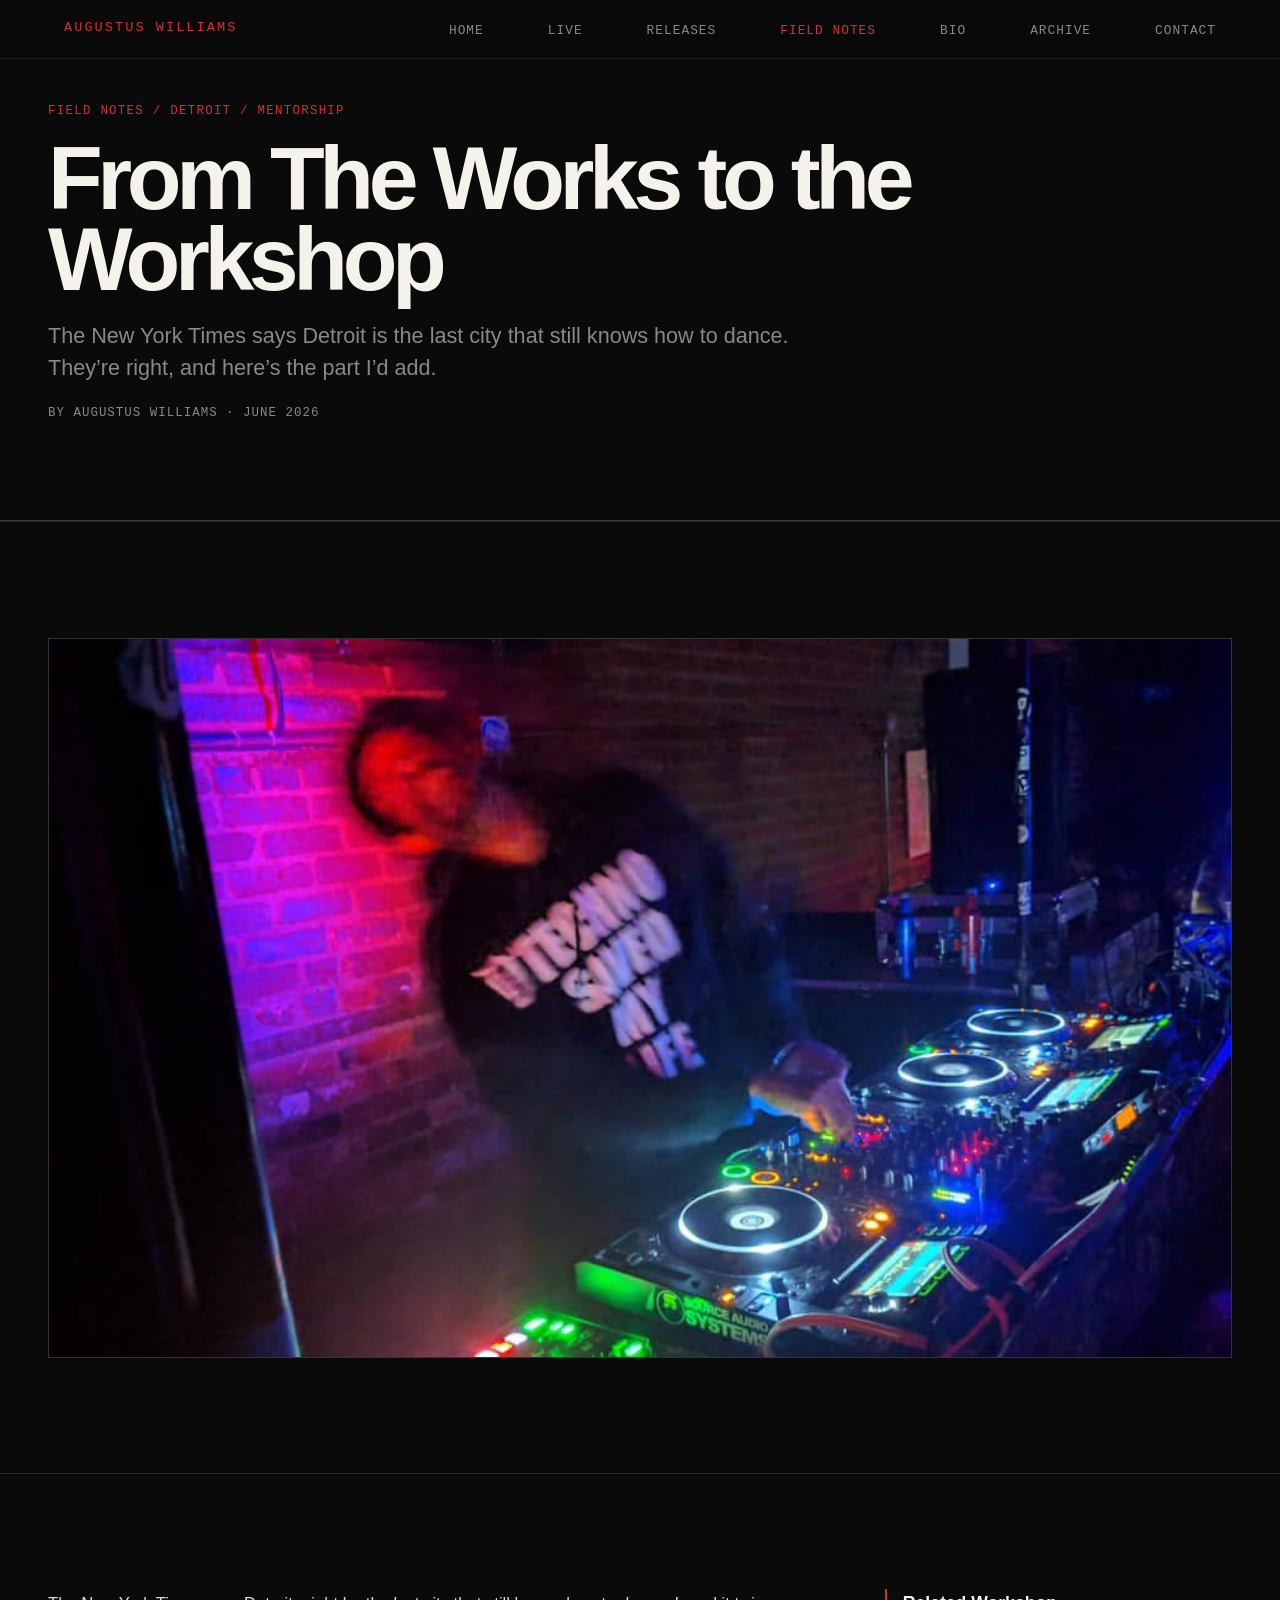
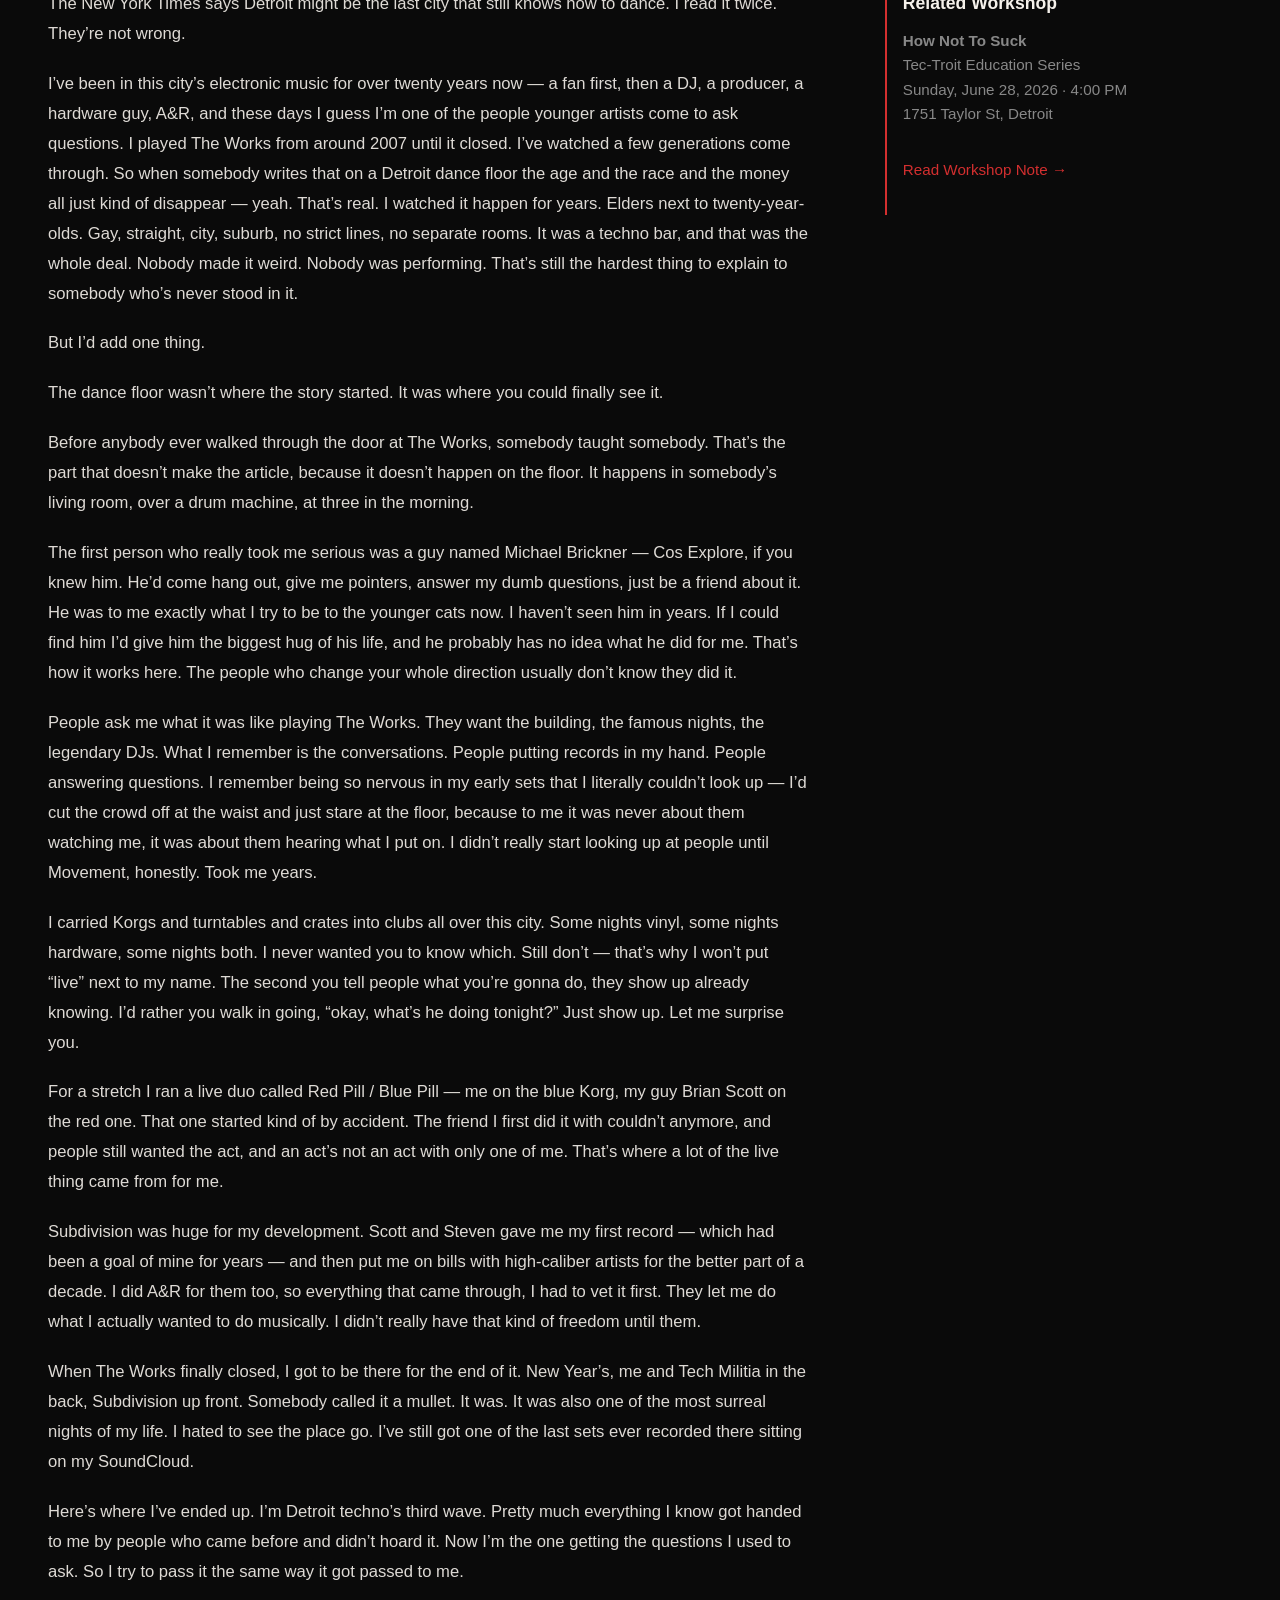
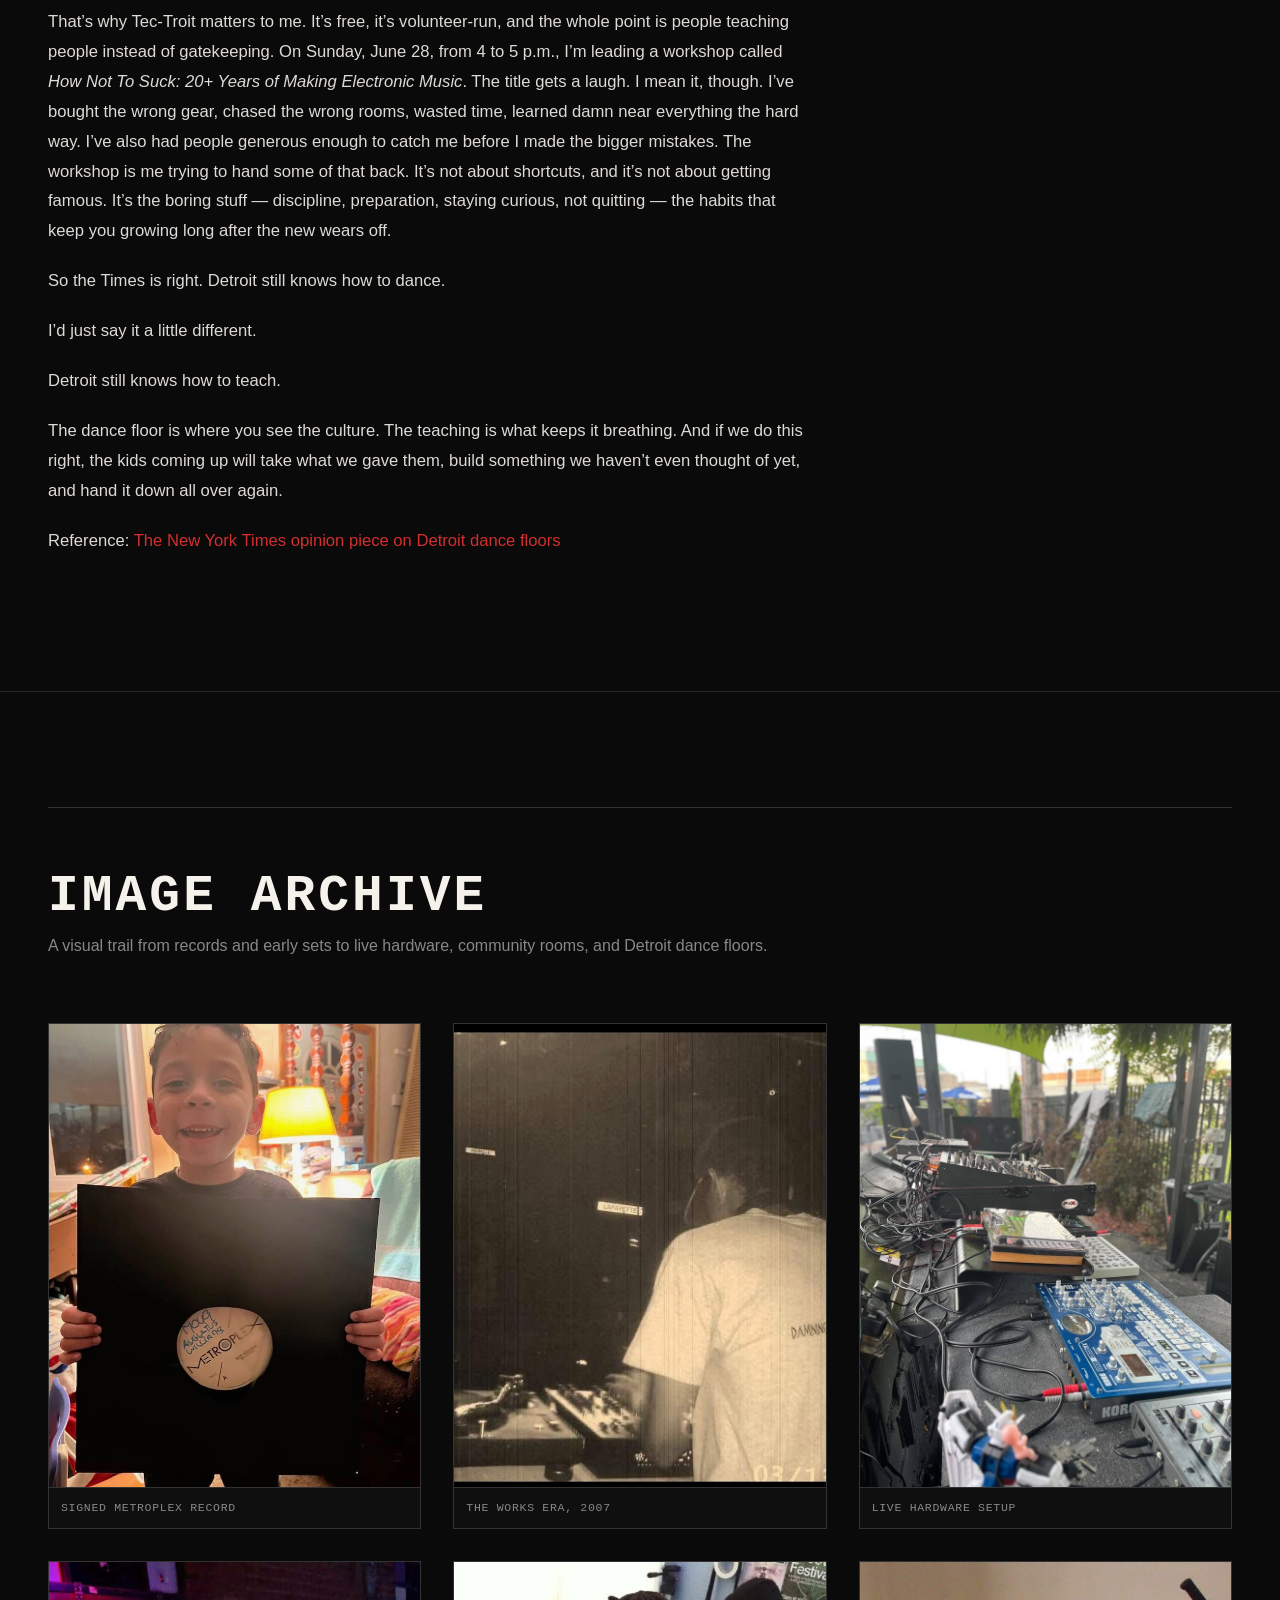
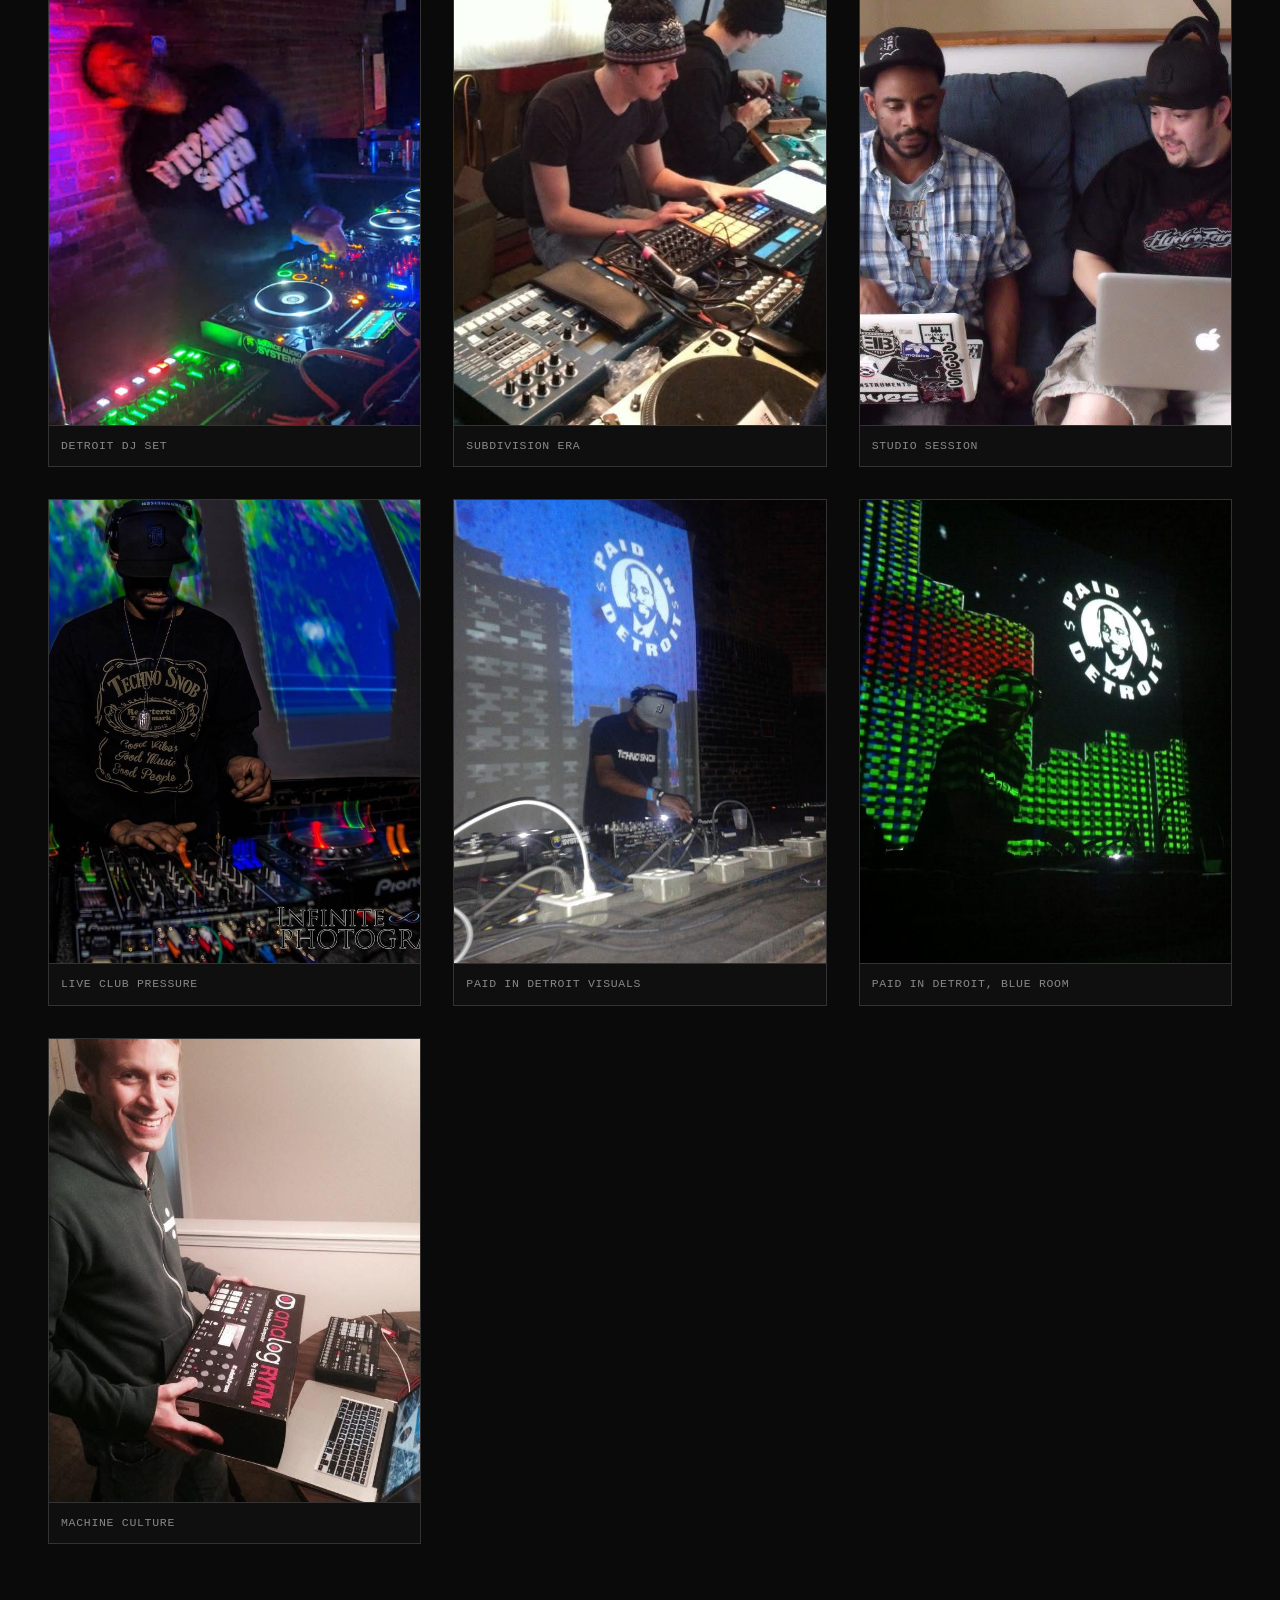
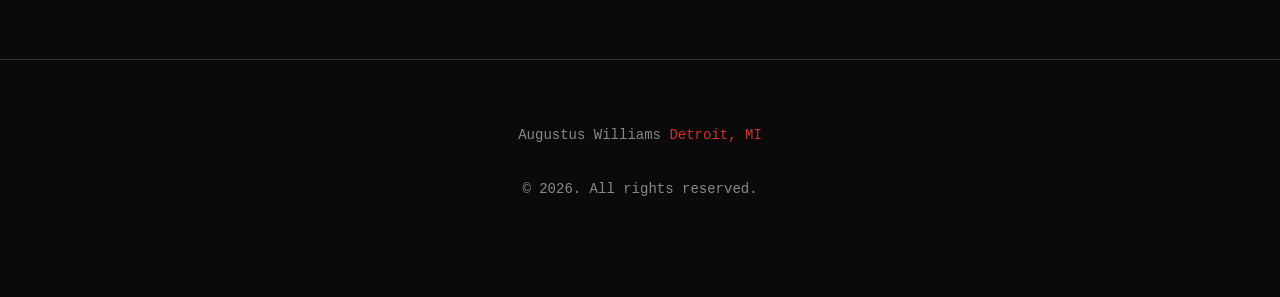
==== field-notes-from-the-works-to-the-workshop.html @ cd3e09d6 "Add Field Notes, workshop pages, and unify site navigation" ====
<!DOCTYPE html>
<html lang="en">
<head>
    <meta charset="UTF-8" />
    <meta name="viewport" content="width=device-width, initial-scale=1.0" />

    <title>From The Works to the Workshop — Augustus Williams</title>
    <meta
        name="description"
        content="Augustus Williams reflects on Detroit dance floors, The Works, mentorship, live hardware, and the Tec-Troit workshop How Not To Suck."
    />

    <link rel="stylesheet" href="styles.css" />

    <style>
        .field-note-page {
            background: var(--bg);
        }

        .field-note-hero {
            max-width: 1400px;
            margin: 0 auto;
            padding: clamp(4rem, 8vw, 7rem) clamp(1.25rem, 4vw, 3rem) clamp(2rem, 5vw, 4rem);
            border-bottom: 1px solid var(--gray-mid);
        }

        .field-note-kicker {
            font-family: var(--font-mono);
            color: var(--accent);
            text-transform: uppercase;
            letter-spacing: 0.1em;
            font-size: 0.78rem;
            margin-bottom: 1rem;
        }

        .field-note-title {
            max-width: 980px;
            font-size: clamp(2.25rem, 7vw, 5.8rem);
            line-height: 0.9;
            letter-spacing: -0.06em;
            margin-bottom: 1.25rem;
        }

        .field-note-dek {
            max-width: 760px;
            color: var(--gray-light);
            font-size: clamp(1.05rem, 2vw, 1.35rem);
            line-height: 1.5;
            margin-bottom: 1.25rem;
        }

        .field-note-meta {
            font-family: var(--font-mono);
            color: var(--gray-light);
            text-transform: uppercase;
            letter-spacing: 0.08em;
            font-size: 0.78rem;
        }

        .field-note-cover {
            max-width: 1400px;
            margin: 0 auto;
            padding: clamp(1.25rem, 4vw, 3rem);
        }

        .field-note-cover img {
            width: 100%;
            height: clamp(360px, 58vw, 720px);
            object-fit: cover;
            object-position: center 38%;
            display: block;
            border: 1px solid var(--gray-mid);
        }

        .field-note-layout {
            max-width: 1400px;
            margin: 0 auto;
            padding: clamp(2rem, 5vw, 4rem) clamp(1.25rem, 4vw, 3rem) clamp(4rem, 8vw, 7rem);
            display: grid;
            grid-template-columns: minmax(0, 760px) minmax(240px, 1fr);
            gap: clamp(2rem, 6vw, 5rem);
            align-items: start;
            border-top: 1px solid var(--gray-mid);
        }

        .field-note-body p {
            color: rgba(245, 241, 235, 0.9);
            font-size: 1.04rem;
            line-height: 1.8;
            margin-bottom: 1.25rem;
        }

        .field-note-body a,
        .field-note-aside a {
            color: var(--accent);
        }

        .field-note-aside {
            position: sticky;
            top: 6rem;
            border-left: 2px solid var(--accent);
            padding-left: 1rem;
        }

        .field-note-aside h2 {
            font-size: 1.1rem;
            margin-bottom: 0.75rem;
        }

        .field-note-aside p {
            color: var(--gray-light);
            line-height: 1.6;
            font-size: 0.95rem;
        }

        .field-note-gallery {
            max-width: 1400px;
            margin: 0 auto;
            padding: 0 clamp(1.25rem, 4vw, 3rem) clamp(5rem, 8vw, 7rem);
        }

        .field-note-gallery-header {
            border-top: 1px solid var(--gray-mid);
            padding-top: clamp(2rem, 5vw, 4rem);
            margin-bottom: var(--spacing-lg);
        }

        .field-note-gallery-header h2 {
            margin-bottom: 0.75rem;
        }

        .field-note-gallery-header p {
            max-width: 720px;
            color: var(--gray-light);
            line-height: 1.6;
        }

        .field-note-gallery-grid {
            display: grid;
            grid-template-columns: repeat(3, 1fr);
            gap: var(--spacing-md);
        }

        .field-note-gallery figure {
            margin: 0;
            border: 1px solid var(--gray-mid);
            background: rgba(245, 241, 235, 0.02);
        }

        .field-note-gallery img {
            width: 100%;
            aspect-ratio: 4 / 5;
            object-fit: cover;
            display: block;
            border-bottom: 1px solid var(--gray-mid);
        }

        .field-note-gallery figcaption {
            padding: 0.75rem;
            color: var(--gray-light);
            font-family: var(--font-mono);
            font-size: 0.72rem;
            text-transform: uppercase;
            letter-spacing: 0.06em;
            line-height: 1.4;
        }

        @media (max-width: 900px) {
            .field-note-layout {
                grid-template-columns: 1fr;
            }

            .field-note-aside {
                position: static;
            }

            .field-note-gallery-grid {
                grid-template-columns: repeat(2, 1fr);
            }

            .field-note-cover img {
                height: clamp(280px, 70vw, 520px);
            }
        }

        @media (max-width: 640px) {
            .field-note-gallery-grid {
                grid-template-columns: 1fr;
            }
        }
    </style>
</head>

<body class="field-note-page">
    <nav class="nav">
        <div class="nav-container">
            <a href="index.html" class="nav-logo">Augustus Williams</a>

            <ul class="nav-links">
                <li><a href="index.html">Home</a></li>
                <li><a href="shows.html">Live</a></li>
                <li><a href="releases.html">Releases</a></li>
                <li><a href="field-notes.html" aria-current="page">Field Notes</a></li>
                <li><a href="index.html#about">Bio</a></li>
                <li><a href="index.html#archive">Archive</a></li>
                <li><a href="index.html#contact">Contact</a></li>
            </ul>
        </div>
    </nav>

    <main>
        <header class="field-note-hero">
            <p class="field-note-kicker">Field Notes / Detroit / Mentorship</p>

            <h1 class="field-note-title">From The Works to the Workshop</h1>

            <p class="field-note-dek">
                The New York Times says Detroit is the last city that still knows how to dance. They’re right, and here’s the part I’d add.
            </p>

            <p class="field-note-meta">By Augustus Williams · June 2026</p>
        </header>

        <section class="field-note-cover">
            <img
                src="assets/field-notes/works-workshop-04-dj.jpg"
                alt="Augustus Williams DJing with projected visuals"
            />
        </section>

        <section class="field-note-layout">
            <article class="field-note-body">
                <p>
                    The New York Times says Detroit might be the last city that still knows how to dance. I read it twice. They’re not wrong.
                </p>

                <p>
                    I’ve been in this city’s electronic music for over twenty years now — a fan first, then a DJ, a producer, a hardware guy, A&amp;R, and these days I guess I’m one of the people younger artists come to ask questions. I played The Works from around 2007 until it closed. I’ve watched a few generations come through. So when somebody writes that on a Detroit dance floor the age and the race and the money all just kind of disappear — yeah. That’s real. I watched it happen for years. Elders next to twenty-year-olds. Gay, straight, city, suburb, no strict lines, no separate rooms. It was a techno bar, and that was the whole deal. Nobody made it weird. Nobody was performing. That’s still the hardest thing to explain to somebody who’s never stood in it.
                </p>

                <p>
                    But I’d add one thing.
                </p>

                <p>
                    The dance floor wasn’t where the story started. It was where you could finally see it.
                </p>

                <p>
                    Before anybody ever walked through the door at The Works, somebody taught somebody. That’s the part that doesn’t make the article, because it doesn’t happen on the floor. It happens in somebody’s living room, over a drum machine, at three in the morning.
                </p>

                <p>
                    The first person who really took me serious was a guy named Michael Brickner — Cos Explore, if you knew him. He’d come hang out, give me pointers, answer my dumb questions, just be a friend about it. He was to me exactly what I try to be to the younger cats now. I haven’t seen him in years. If I could find him I’d give him the biggest hug of his life, and he probably has no idea what he did for me. That’s how it works here. The people who change your whole direction usually don’t know they did it.
                </p>

                <p>
                    People ask me what it was like playing The Works. They want the building, the famous nights, the legendary DJs. What I remember is the conversations. People putting records in my hand. People answering questions. I remember being so nervous in my early sets that I literally couldn’t look up — I’d cut the crowd off at the waist and just stare at the floor, because to me it was never about them watching me, it was about them hearing what I put on. I didn’t really start looking up at people until Movement, honestly. Took me years.
                </p>

                <p>
                    I carried Korgs and turntables and crates into clubs all over this city. Some nights vinyl, some nights hardware, some nights both. I never wanted you to know which. Still don’t — that’s why I won’t put “live” next to my name. The second you tell people what you’re gonna do, they show up already knowing. I’d rather you walk in going, “okay, what’s he doing tonight?” Just show up. Let me surprise you.
                </p>

                <p>
                    For a stretch I ran a live duo called Red Pill / Blue Pill — me on the blue Korg, my guy Brian Scott on the red one. That one started kind of by accident. The friend I first did it with couldn’t anymore, and people still wanted the act, and an act’s not an act with only one of me. That’s where a lot of the live thing came from for me.
                </p>

                <p>
                    Subdivision was huge for my development. Scott and Steven gave me my first record — which had been a goal of mine for years — and then put me on bills with high-caliber artists for the better part of a decade. I did A&amp;R for them too, so everything that came through, I had to vet it first. They let me do what I actually wanted to do musically. I didn’t really have that kind of freedom until them.
                </p>

                <p>
                    When The Works finally closed, I got to be there for the end of it. New Year’s, me and Tech Militia in the back, Subdivision up front. Somebody called it a mullet. It was. It was also one of the most surreal nights of my life. I hated to see the place go. I’ve still got one of the last sets ever recorded there sitting on my SoundCloud.
                </p>

                <p>
                    Here’s where I’ve ended up. I’m Detroit techno’s third wave. Pretty much everything I know got handed to me by people who came before and didn’t hoard it. Now I’m the one getting the questions I used to ask. So I try to pass it the same way it got passed to me.
                </p>

                <p>
                    That’s why Tec-Troit matters to me. It’s free, it’s volunteer-run, and the whole point is people teaching people instead of gatekeeping. On Sunday, June 28, from 4 to 5 p.m., I’m leading a workshop called <i>How Not To Suck: 20+ Years of Making Electronic Music</i>. The title gets a laugh. I mean it, though. I’ve bought the wrong gear, chased the wrong rooms, wasted time, learned damn near everything the hard way. I’ve also had people generous enough to catch me before I made the bigger mistakes. The workshop is me trying to hand some of that back. It’s not about shortcuts, and it’s not about getting famous. It’s the boring stuff — discipline, preparation, staying curious, not quitting — the habits that keep you growing long after the new wears off.
                </p>

                <p>
                    So the Times is right. Detroit still knows how to dance.
                </p>

                <p>
                    I’d just say it a little different.
                </p>

                <p>
                    Detroit still knows how to teach.
                </p>

                <p>
                    The dance floor is where you see the culture. The teaching is what keeps it breathing. And if we do this right, the kids coming up will take what we gave them, build something we haven’t even thought of yet, and hand it down all over again.
                </p>

                <p>
                    Reference:
                    <a
                        href="https://www.nytimes.com/2026/06/13/opinion/detroit-dance-floor-music-dj.html"
                        target="_blank"
                        rel="noreferrer noopener"
                    >
                        The New York Times opinion piece on Detroit dance floors
                    </a>
                </p>
            </article>

            <aside class="field-note-aside">
                <h2>Related Workshop</h2>

                <p>
                    <b>How Not To Suck</b><br />
                    Tec-Troit Education Series<br />
                    Sunday, June 28, 2026 · 4:00 PM<br />
                    1751 Taylor St, Detroit
                </p>

                <p>
                    <a
                        href="field-notes-how-not-to-suck.html"
                    >
                        Read Workshop Note →
                    </a>
                </p>
            </aside>
        </section>

        <section class="field-note-gallery" aria-label="Article image gallery">
            <div class="field-note-gallery-header">
                <h2 class="section-title">Image Archive</h2>

                <p>
                    A visual trail from records and early sets to live hardware, community rooms, and Detroit dance floors.
                </p>
            </div>

            <div class="field-note-gallery-grid">
                <figure>
                    <img src="assets/field-notes/works-workshop-01-record.jpg" alt="Signed Metroplex record" />
                    <figcaption>Signed Metroplex record</figcaption>
                </figure>

                <figure>
                    <img src="assets/field-notes/works-workshop-02-the-works-2007.jpg" alt="Early photo of Augustus Williams at the decks in 2007" />
                    <figcaption>The Works era, 2007</figcaption>
                </figure>

                <figure>
                    <img src="assets/field-notes/works-workshop-03-hardware.jpg" alt="Live hardware setup on an outdoor stage" />
                    <figcaption>Live hardware setup</figcaption>
                </figure>

                <figure>
                    <img src="assets/field-notes/works-workshop-04-dj.jpg" alt="Augustus Williams DJing with colorful projected visuals" />
                    <figcaption>Detroit DJ set</figcaption>
                </figure>

                <figure>
                    <img src="assets/field-notes/works-workshop-05-subdivision.jpg" alt="Augustus Williams working with Subdivision collaborators" />
                    <figcaption>Subdivision era</figcaption>
                </figure>

                <figure>
                    <img src="assets/field-notes/works-workshop-06-studio.jpg" alt="Studio session with hardware and laptops" />
                    <figcaption>Studio session</figcaption>
                </figure>

                <figure>
                    <img src="assets/field-notes/works-workshop-07-live.jpg" alt="Augustus Williams performing in a dark club with DJ equipment" />
                    <figcaption>Live club pressure</figcaption>
                </figure>

                <figure>
                    <img src="assets/field-notes/works-workshop-08-paid-in-detroit.jpg" alt="Augustus Williams performing with green Paid In Detroit visuals" />
                    <figcaption>Paid In Detroit visuals</figcaption>
                </figure>

                <figure>
                    <img src="assets/field-notes/works-workshop-09-paid-in-detroit-blue.jpg" alt="Augustus Williams performing with blue Paid In Detroit visuals" />
                    <figcaption>Paid In Detroit, blue room</figcaption>
                </figure>

                <figure>
                    <img src="assets/field-notes/works-workshop-10-machine.jpg" alt="Artist holding a Dmology RXM drum machine" />
                    <figcaption>Machine culture</figcaption>
                </figure>
            </div>
        </section>
    </main>

    <footer class="footer">
        <div class="footer-content">
            <p class="footer-text">Augustus Williams <span class="accent">Detroit, MI</span></p>
            <p class="footer-text">© 2026. All rights reserved.</p>
        </div>
    </footer>
</body>
</html>
---- styles.css ----
/* styles.css */

:root {
    --bg: #0a0a0a;
    --fg: #f5f1eb;
    --accent: #d32f2f;
    --signal-red: #8b2e2e;
    --gray-dark: #1a1a1a;
    --gray-mid: #333333;
    --gray-light: #888888;

    --font-mono: "Courier New", "IBM Plex Mono", monospace;
    --font-sans: -apple-system, BlinkMacSystemFont, "Segoe UI", sans-serif;

    --spacing-xs: 0.5rem;
    --spacing-sm: 1rem;
    --spacing-md: 2rem;
    --spacing-lg: 4rem;
    --spacing-xl: 6rem;

    --transition: all 0.35s ease;
}

* {
    margin: 0;
    padding: 0;
    box-sizing: border-box;
}

html {
    scroll-behavior: smooth;
}

body {
    background: var(--bg);
    color: var(--fg);
    font-family: var(--font-sans);
    font-size: 16px;
    line-height: 1.6;
}

a {
    color: var(--fg);
    text-decoration: none;
    border-bottom: 1px solid transparent;
    transition: var(--transition);
}

a:hover {
    color: var(--accent);
    border-bottom-color: var(--accent);
}

p {
    margin-bottom: var(--spacing-md);
}

/* NAV */

.nav {
    position: fixed;
    top: 0;
    left: 0;
    right: 0;
    background: rgba(10, 10, 10, 0.95);
    border-bottom: 1px solid var(--gray-dark);
    z-index: 1000;
    padding: var(--spacing-sm) 0;
}

.nav-container {
    max-width: 1400px;
    margin: 0 auto;
    padding: 0 var(--spacing-lg);
    display: flex;
    justify-content: space-between;
    align-items: center;
}

.nav-logo {
    font-family: var(--font-mono);
    font-size: 0.85rem;
    text-transform: uppercase;
    letter-spacing: 0.15em;
    color: var(--accent);
}

.nav-links {
    display: flex;
    list-style: none;
    gap: var(--spacing-lg);
}

.nav-links a {
    font-family: var(--font-mono);
    font-size: 0.8rem;
    text-transform: uppercase;
    letter-spacing: 0.08em;
    color: var(--gray-light);
    border: none;
}

.nav-links a:hover,
.nav-links a[aria-current="page"] {
    color: var(--accent);
}

/* HERO */

.hero {
    margin-top: 60px;
    min-height: 100vh;
    display: grid;
    grid-template-columns: 1fr 1fr;
    align-items: center;
    gap: var(--spacing-xl);
    padding: var(--spacing-xl) var(--spacing-lg);
    max-width: 1400px;
    margin-left: auto;
    margin-right: auto;
}

.hero--inner {
    min-height: clamp(320px, 46vh, 520px);
    gap: var(--spacing-lg);
    padding-top: var(--spacing-md);
    padding-bottom: var(--spacing-md);
}

.hero-title {
    font-size: clamp(3rem, 7vw, 5rem);
    line-height: 0.9;
    letter-spacing: -0.04em;
    margin-bottom: var(--spacing-lg);
}

.hero--inner .hero-title {
    margin-bottom: var(--spacing-md);
}

.hero-name,
.hero-alias {
    display: block;
}

.hero-alias {
    color: var(--accent);
    margin-top: var(--spacing-sm);
}

.hero-subtitle {
    font-family: var(--font-mono);
    color: var(--gray-light);
    text-transform: uppercase;
    letter-spacing: 0.08em;
    margin-bottom: var(--spacing-md);
}

.hero-location {
    font-family: var(--font-mono);
    color: var(--accent);
    text-transform: uppercase;
    letter-spacing: 0.08em;
    font-size: 0.875rem;
}

.hero-copy,
.section-copy {
    color: var(--gray-light);
    max-width: 780px;
    margin-top: var(--spacing-lg);
    line-height: 1.8;
}

.hero--inner .hero-copy {
    max-width: 640px;
    margin-top: var(--spacing-md);
}

.hero-cta {
    margin-top: var(--spacing-md);
}

.hero--inner .hero-cta {
    margin-top: var(--spacing-sm);
}

.signal-button {
    display: inline-block;
    width: fit-content;
    padding: 0.85rem 1.5rem;
    border: 1px solid var(--signal-red);
    color: var(--fg);
    text-transform: uppercase;
    letter-spacing: 0.12em;
    font-family: var(--font-mono);
    font-size: 0.85rem;
    background: rgba(139, 46, 46, 0.12);
}

.signal-button:hover {
    background: var(--signal-red);
    color: var(--fg);
    border-bottom-color: transparent;
}

.hero-image {
    aspect-ratio: 3 / 4;
    overflow: hidden;
    border: 1px solid var(--gray-dark);
}

.hero-image img {
    width: 100%;
    height: 100%;
    object-fit: cover;
    opacity: 0.88;
    transition: var(--transition);
}

.hero-image:hover img {
    opacity: 1;
    transform: scale(1.02);
}

/* SECTIONS */

section:not(.hero) {
    max-width: 1400px;
    margin: 0 auto;
    padding: clamp(5rem, 9vw, 9rem) clamp(1.5rem, 4vw, 3rem);
    border-top: 1px solid rgba(245, 241, 235, 0.12);
}

.section-title {
    font-family: var(--font-mono);
    font-size: clamp(2.2rem, 4vw, 3.8rem);
    line-height: 0.95;
    letter-spacing: 0.06em;
    text-transform: uppercase;
    margin-bottom: 1.5rem;
}

/* ABOUT */

.about {
    background: var(--gray-dark);
}

.about-grid {
    display: grid;
    grid-template-columns: 2fr 1fr;
    gap: var(--spacing-xl);
}

.about-text p {
    font-size: 1.05rem;
    line-height: 1.8;
}

.meta-block {
    margin-bottom: var(--spacing-lg);
    padding-bottom: var(--spacing-lg);
    border-bottom: 1px solid var(--gray-mid);
}

.meta-block:last-child {
    border-bottom: none;
}

.meta-block h3,
.contact-channel h3,
.releases-subtitle {
    font-family: var(--font-mono);
    color: var(--accent);
    text-transform: uppercase;
    letter-spacing: 0.08em;
    font-size: 0.875rem;
    margin-bottom: var(--spacing-sm);
}

.meta-block ul {
    list-style: none;
}

.meta-block li {
    margin-bottom: var(--spacing-xs);
}

/* METROPLEX LOGO */

.metroplex-logo {
    display: block;
    width: 100%;
    max-width: 260px;
    height: auto;
    opacity: 0.96;
    transition: var(--transition);
}

.metroplex-logo:hover {
    opacity: 1;
    transform: scale(1.025);
}

.release-logo-block {
    display: flex;
    align-items: center;
    justify-content: center;
}

.release-copy-block {
    min-width: 0;
}

.releases-brand-lockup {
    margin: var(--spacing-lg) 0 var(--spacing-md);
}

.releases-metroplex-logo {
    max-width: 320px;
}

/* RELEASES */

.release-feature-card,
.session-card,
.signal-card,
.contact-channel,
.release-item {
    border: 1px solid var(--gray-mid);
    padding: var(--spacing-lg);
    transition: var(--transition);
}

.release-feature-card {
    display: flex;
    justify-content: space-between;
    gap: var(--spacing-lg);
    margin-top: var(--spacing-lg);
}

.metroplex-release-card {
    display: grid;
    grid-template-columns: minmax(180px, 280px) 1fr;
    gap: var(--spacing-lg);
    align-items: center;
}

.releases-group {
    margin-top: var(--spacing-xl);
}

.releases-list {
    display: grid;
    gap: var(--spacing-md);
}

.release-item {
    display: flex;
    justify-content: space-between;
    align-items: flex-start;
    gap: var(--spacing-lg);
}

.release-info h4,
.release-copy-block h3 {
    margin-bottom: var(--spacing-xs);
}

.release-meta,
.release-platform,
.session-date,
.session-format {
    display: block;
    font-family: var(--font-mono);
    color: var(--accent);
    text-transform: uppercase;
    letter-spacing: 0.08em;
    font-size: 0.8rem;
}

.release-actions {
    display: flex;
    flex-wrap: wrap;
    gap: var(--spacing-md);
    margin-top: var(--spacing-md);
}

/* SHOWS */

.shows-grid {
    display: grid;
    grid-template-columns: repeat(2, 1fr);
    gap: var(--spacing-lg);
    margin-top: var(--spacing-lg);
}

.show-card {
    border: 1px solid var(--gray-mid);
    background: var(--bg);
    transition: var(--transition);
    overflow: hidden;
}

.show-card:hover {
    border-color: var(--accent);
}

.show-flyer {
    display: block;
    width: 100%;
    aspect-ratio: 4 / 5;
    object-fit: cover;
    border-bottom: 1px solid var(--gray-mid);
}

.show-info {
    padding: var(--spacing-lg);
}

.show-date,
.show-venue {
    display: block;
    font-family: var(--font-mono);
    color: var(--accent);
    text-transform: uppercase;
    letter-spacing: 0.08em;
    font-size: 0.8rem;
}

.show-info h3 {
    margin: var(--spacing-xs) 0 var(--spacing-sm);
}

.show-info p {
    color: var(--gray-light);
}

.show-actions {
    display: flex;
    flex-wrap: wrap;
    gap: var(--spacing-md);
    margin-top: var(--spacing-md);
}

.section-portal {
    margin-top: var(--spacing-lg);
}

/* LINKS WITH HOVER ANIMATION */

.release-link,
.archive-link,
.session-link,
.signal-link,
.show-link {
    display: inline-flex;
    align-items: center;
    width: fit-content;
    font-family: var(--font-mono);
    color: var(--accent);
    text-transform: uppercase;
    letter-spacing: 0.08em;
    font-size: 0.875rem;
    white-space: nowrap;
    border-bottom: 1px solid transparent;
    transition: var(--transition);
}

.release-link:hover,
.archive-link:hover,
.session-link:hover,
.signal-link:hover,
.show-link:hover {
    color: var(--fg);
    border-bottom-color: var(--accent);
    transform: translateX(0.35rem);
}

/* ARCHIVE */

.archive-portal {
    margin-top: var(--spacing-xl);
}

/* SESSIONS / SIGNALS / CONTACT */

.sessions {
    background: var(--gray-dark);
}

.sessions-grid,
.signals-grid,
.contact-grid {
    display: grid;
    grid-template-columns: repeat(2, 1fr);
    gap: var(--spacing-lg);
    margin-top: var(--spacing-lg);
}

.session-card {
    background: var(--bg);
}

.session-card:hover,
.signal-card:hover,
.contact-channel:hover,
.release-feature-card:hover,
.release-item:hover {
    border-color: var(--accent);
}

.session-header {
    display: flex;
    justify-content: space-between;
    gap: var(--spacing-sm);
    padding-bottom: var(--spacing-sm);
    margin-bottom: var(--spacing-sm);
    border-bottom: 1px solid var(--gray-mid);
}

.session-card p,
.signal-card p {
    color: var(--gray-light);
}

.contact-link {
    display: block;
    margin-bottom: var(--spacing-sm);
    word-break: break-word;
}

/* FOOTER */

.footer {
    padding: var(--spacing-lg);
    border-top: 1px solid var(--gray-mid);
    text-align: center;
}

.footer-text {
    font-family: var(--font-mono);
    color: var(--gray-light);
    font-size: 0.875rem;
}

.footer-text .accent {
    color: var(--accent);
}

/* RESPONSIVE */

@media (max-width: 1024px) {
    .hero,
    .about-grid {
        grid-template-columns: 1fr;
    }

    .hero {
        padding: var(--spacing-lg) var(--spacing-md);
        gap: var(--spacing-lg);
    }

    .hero--inner {
        min-height: auto;
        gap: var(--spacing-md);
        padding-top: var(--spacing-sm);
        padding-bottom: var(--spacing-md);
    }

    .hero-image {
        aspect-ratio: 1 / 1;
    }

    .release-item {
        flex-direction: column;
    }
}

@media (max-width: 768px) {
    .nav-container {
        padding: 0 var(--spacing-md);
    }

    .nav-links {
        gap: var(--spacing-sm);
        flex-wrap: wrap;
        justify-content: flex-end;
    }

    .nav-links a {
        font-size: 0.7rem;
    }

    .sessions-grid,
    .signals-grid,
    .contact-grid,
    .shows-grid {
        grid-template-columns: 1fr;
    }

    .release-feature-card,
    .release-item {
        flex-direction: column;
    }

    .metroplex-release-card {
        grid-template-columns: 1fr;
    }

    .release-logo-block {
        justify-content: flex-start;
    }

    .metroplex-logo {
        max-width: 220px;
    }

    .releases-metroplex-logo {
        max-width: 260px;
    }

    .release-feature-card,
    .session-card,
    .signal-card,
    .contact-channel,
    .release-item,
    .show-info {
        padding: var(--spacing-md);
    }
}

@media (max-width: 640px) {
    .hero {
        min-height: auto;
        padding: var(--spacing-lg) var(--spacing-md);
    }

    .hero--inner {
        min-height: auto;
        gap: var(--spacing-sm);
        padding-top: 0.5rem;
        padding-bottom: var(--spacing-sm);
    }

    .hero-title {
        font-size: 2.5rem;
    }

    .hero--inner .hero-title {
        margin-bottom: var(--spacing-sm);
    }

    .hero--inner .hero-copy {
        margin-top: var(--spacing-sm);
    }

    .nav-logo {
        font-size: 0.7rem;
    }

    .signal-button {
        font-size: 0.72rem;
        padding: 0.8rem 1rem;
    }

    .release-link,
    .archive-link,
    .session-link,
    .signal-link,
    .show-link {
        white-space: normal;
    }
}
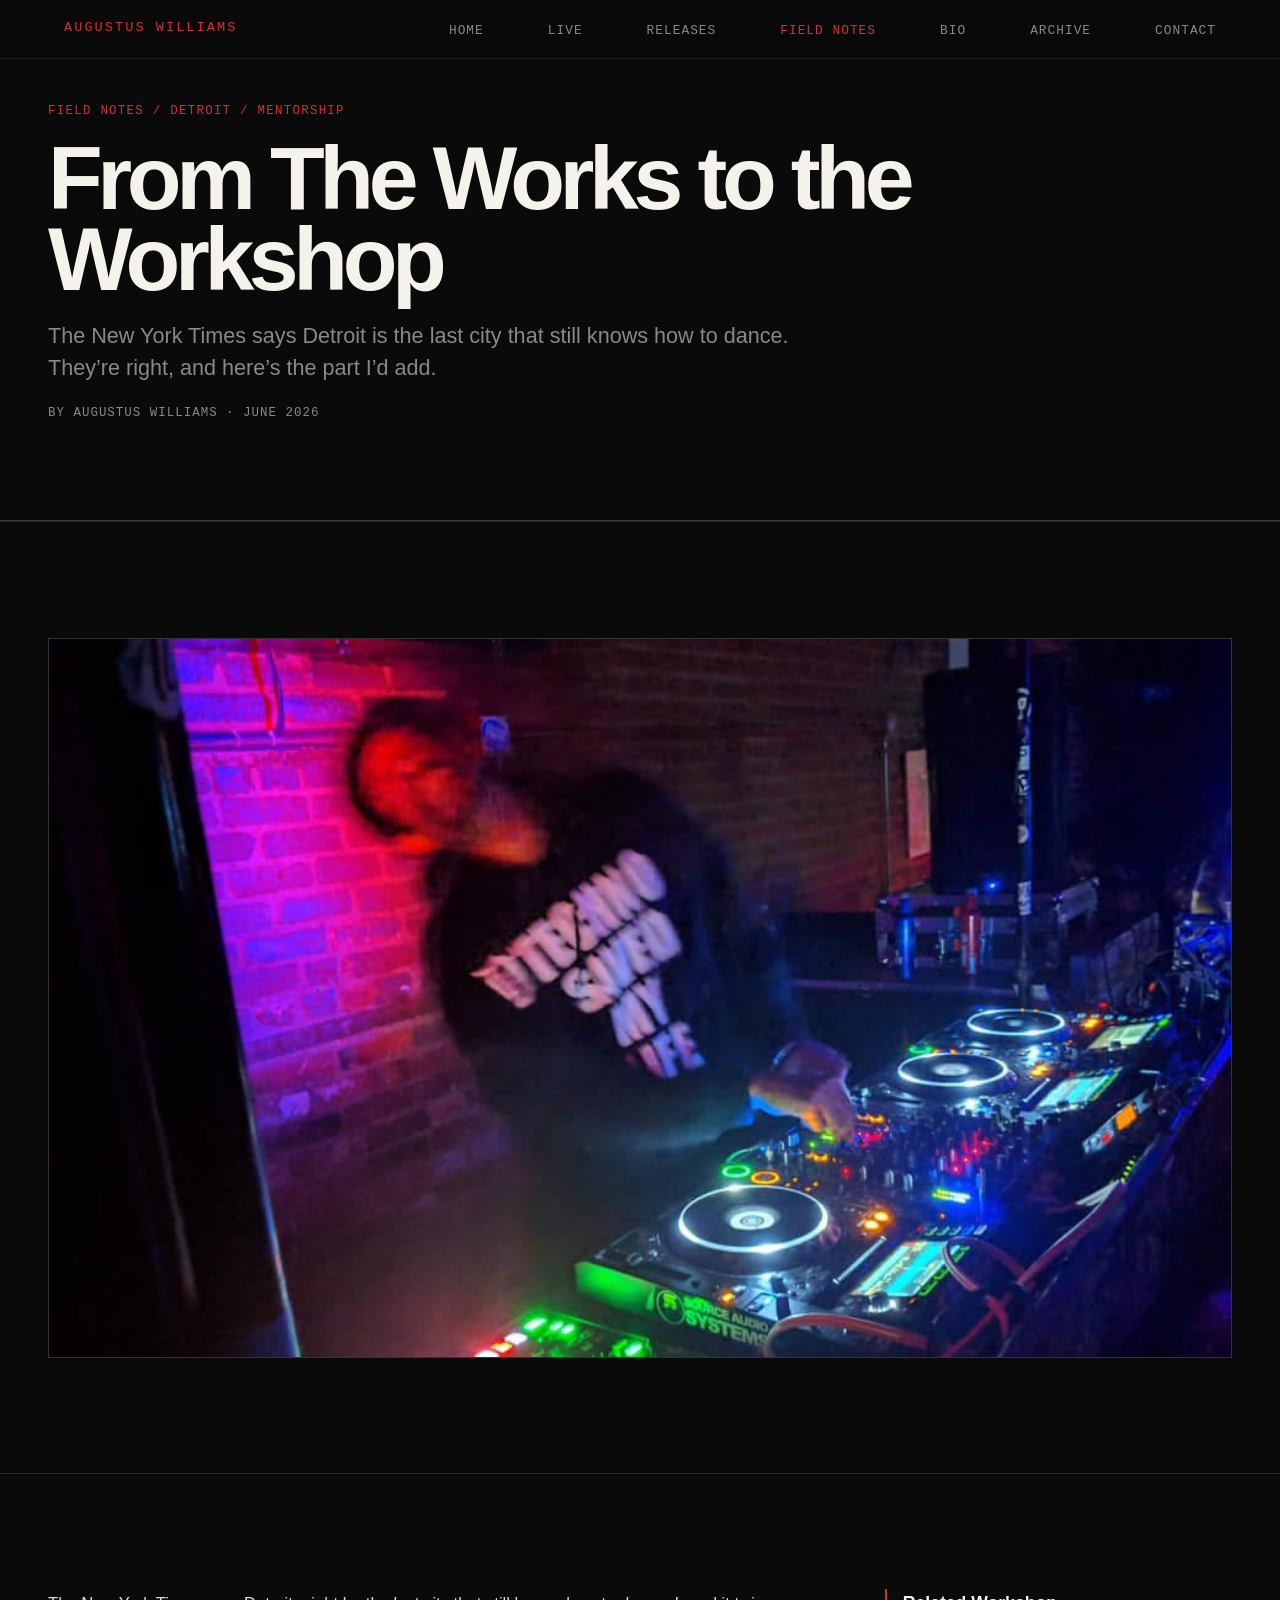
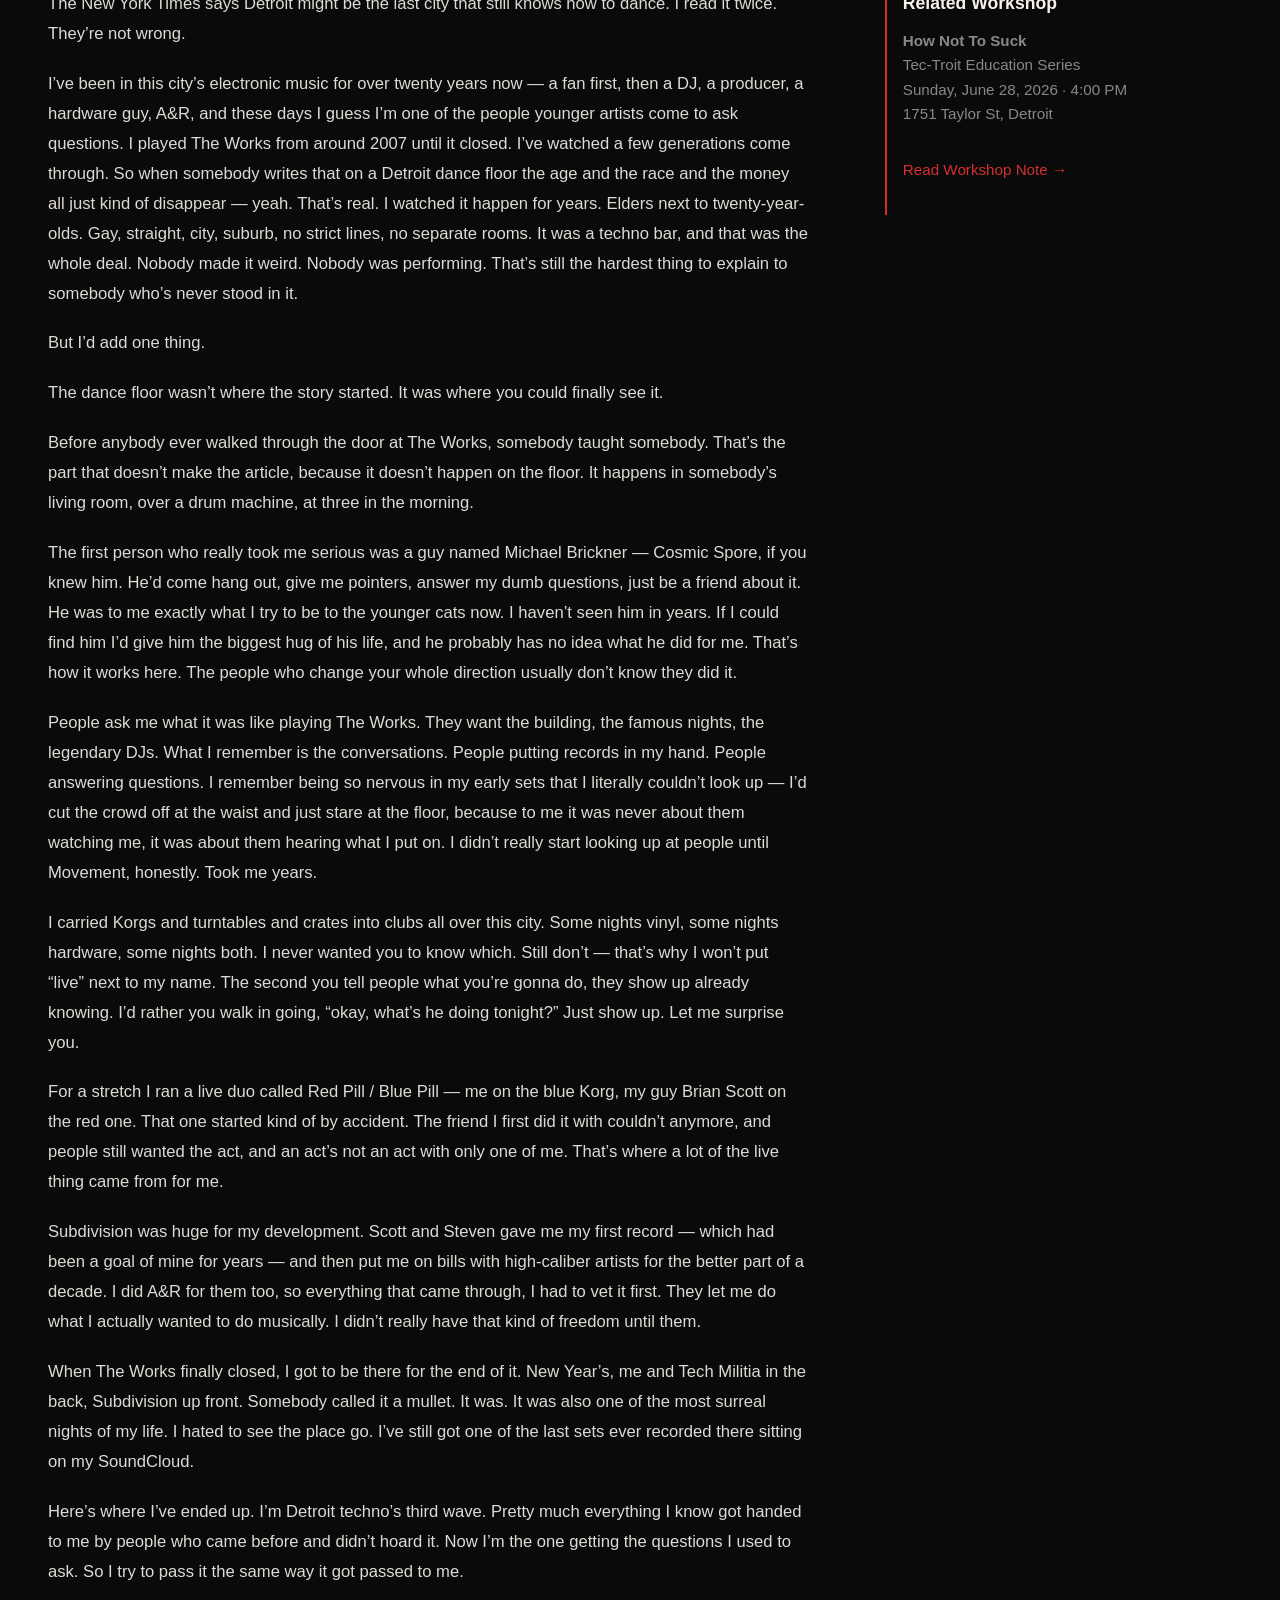
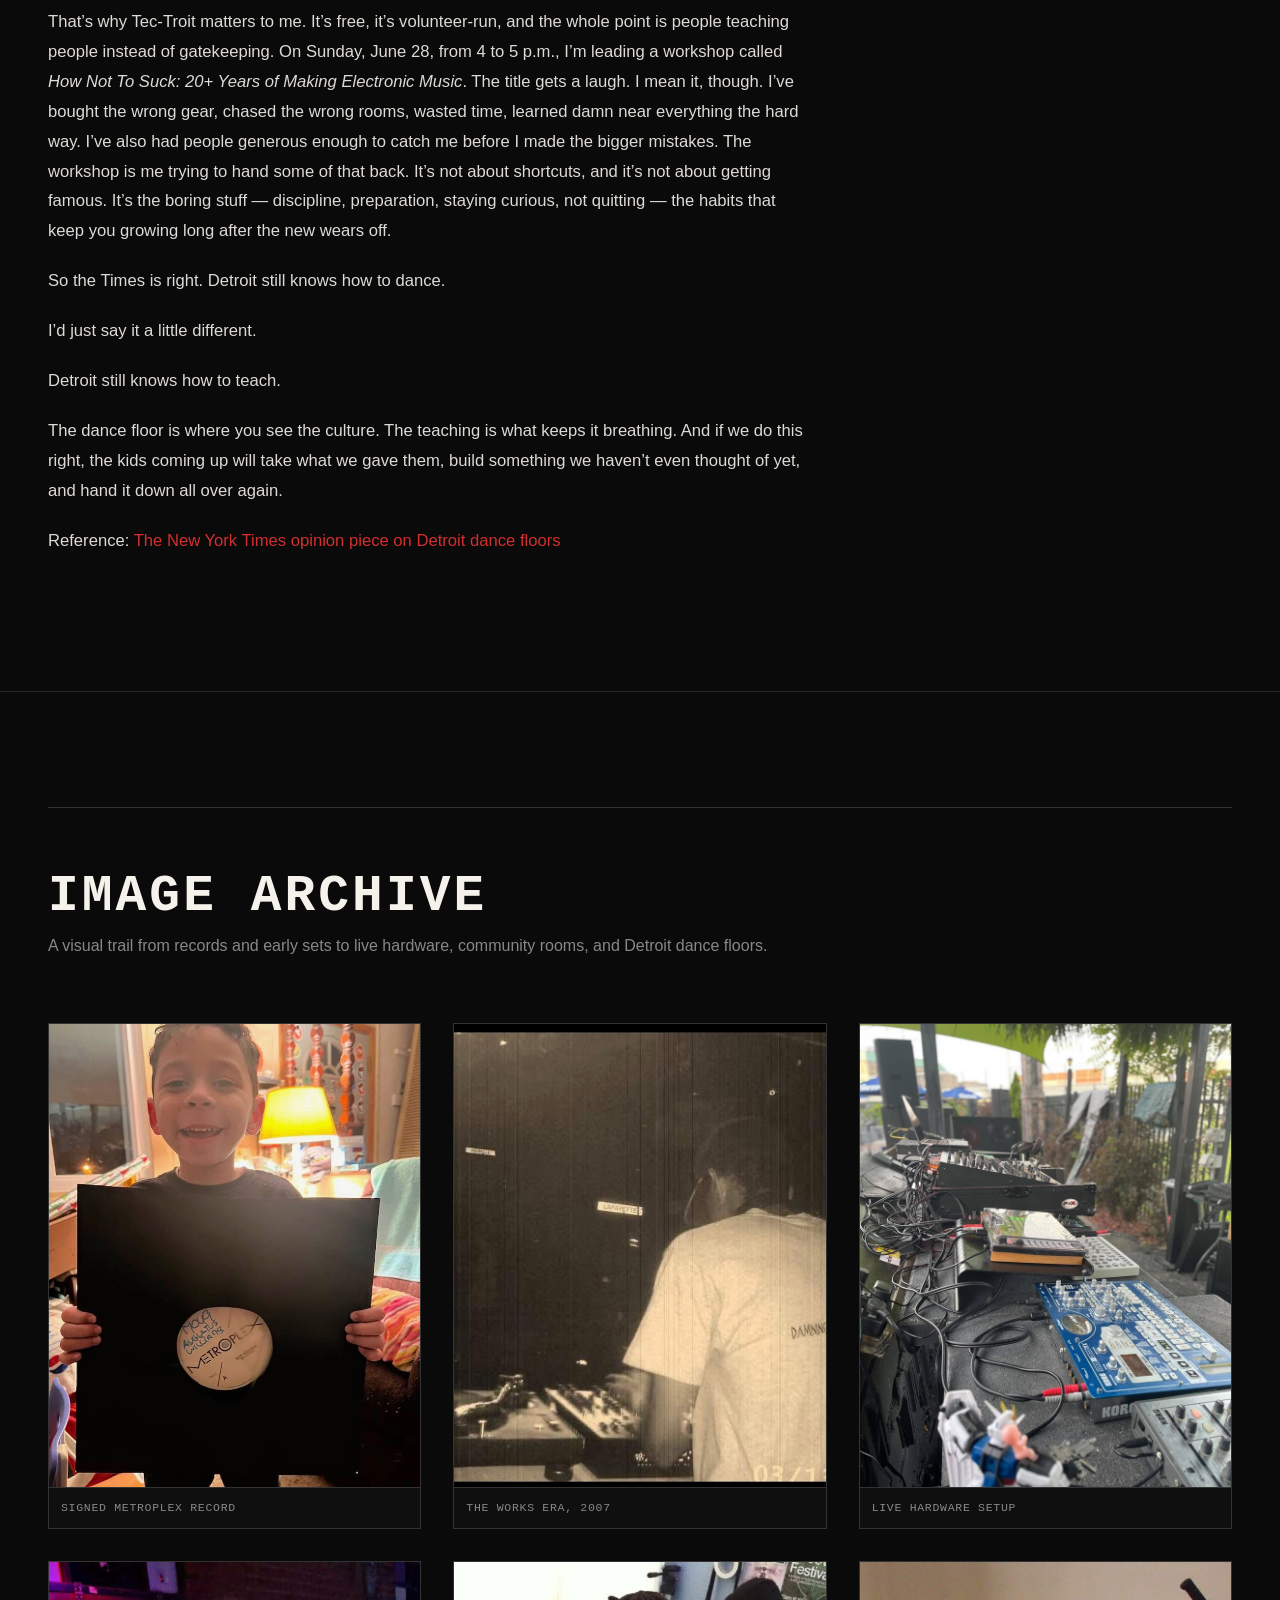
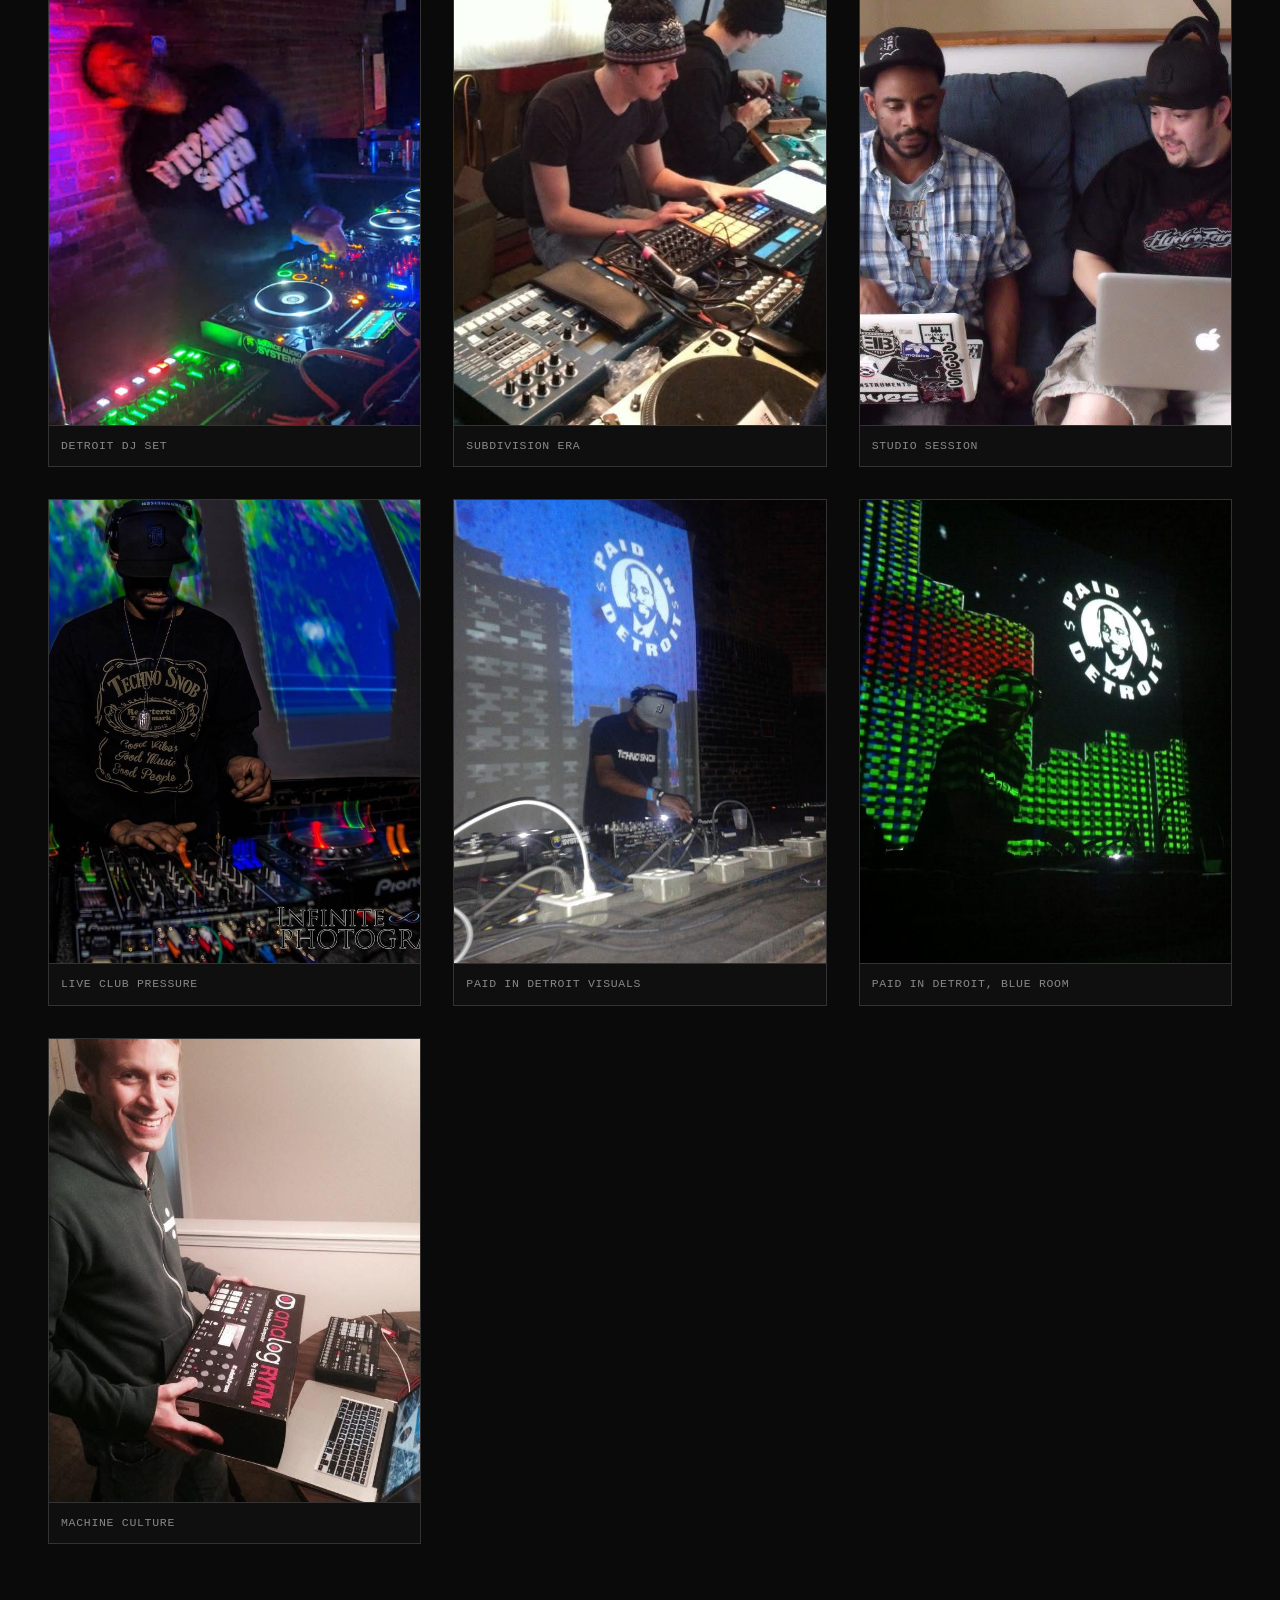
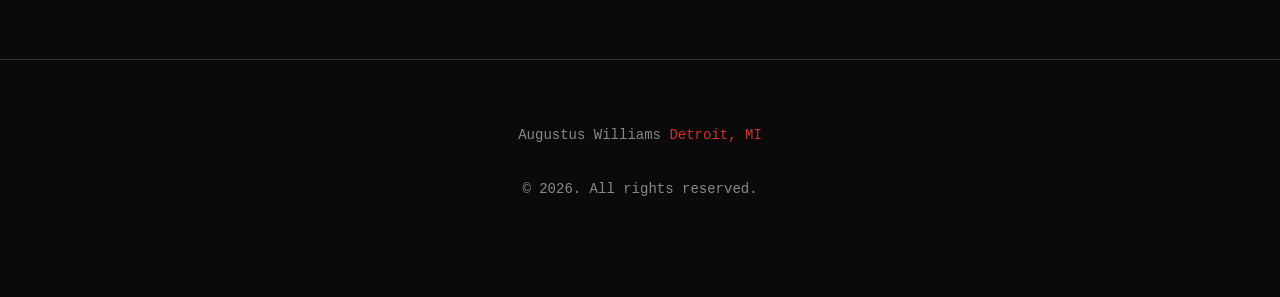
==== commit 20d8fb31: "Fix Field Notes page links" ====
--- a/field-notes-from-the-works-to-the-workshop.html
+++ b/field-notes-from-the-works-to-the-workshop.html
@@ -251,7 +251,7 @@
                 </p>
 
                 <p>
-                    The first person who really took me serious was a guy named Michael Brickner — Cos Explore, if you knew him. He’d come hang out, give me pointers, answer my dumb questions, just be a friend about it. He was to me exactly what I try to be to the younger cats now. I haven’t seen him in years. If I could find him I’d give him the biggest hug of his life, and he probably has no idea what he did for me. That’s how it works here. The people who change your whole direction usually don’t know they did it.
+                    The first person who really took me serious was a guy named Michael Brickner — Cosmic Spore, if you knew him. He’d come hang out, give me pointers, answer my dumb questions, just be a friend about it. He was to me exactly what I try to be to the younger cats now. I haven’t seen him in years. If I could find him I’d give him the biggest hug of his life, and he probably has no idea what he did for me. That’s how it works here. The people who change your whole direction usually don’t know they did it.
                 </p>
 
                 <p>
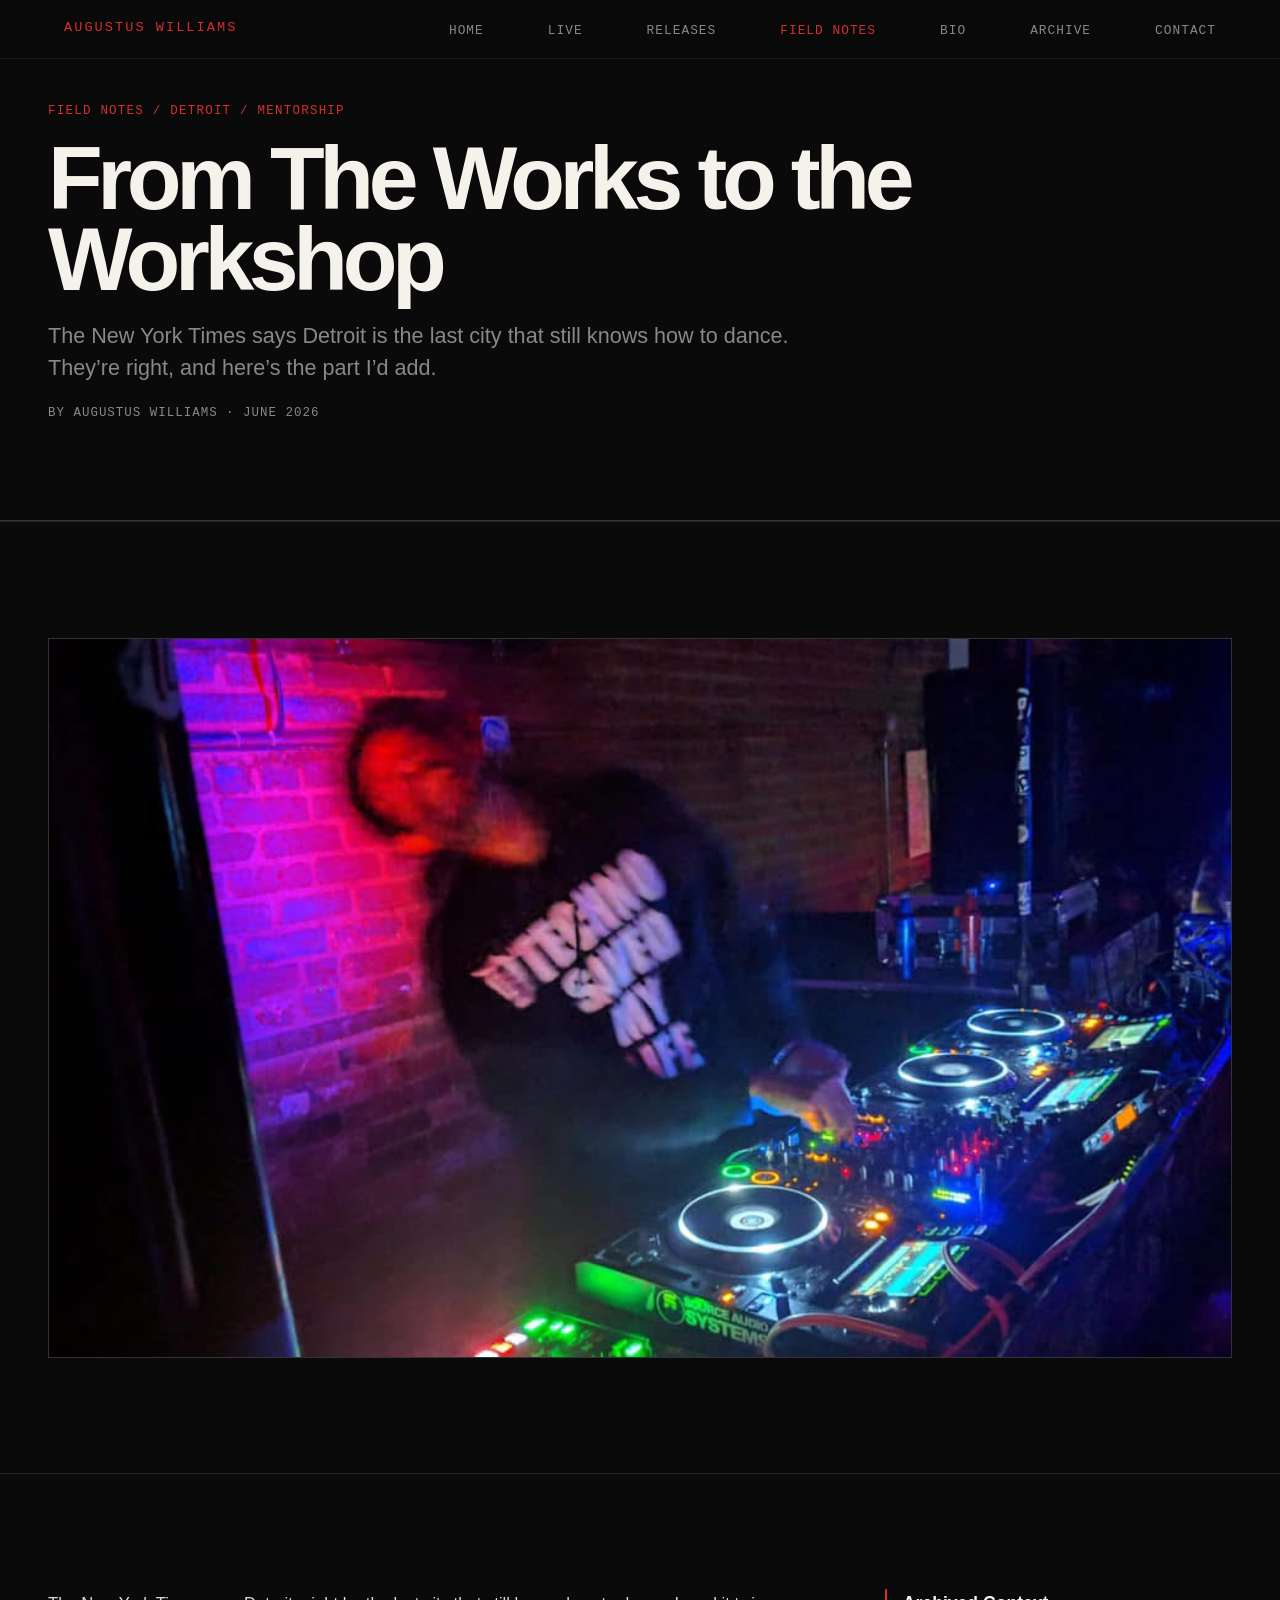
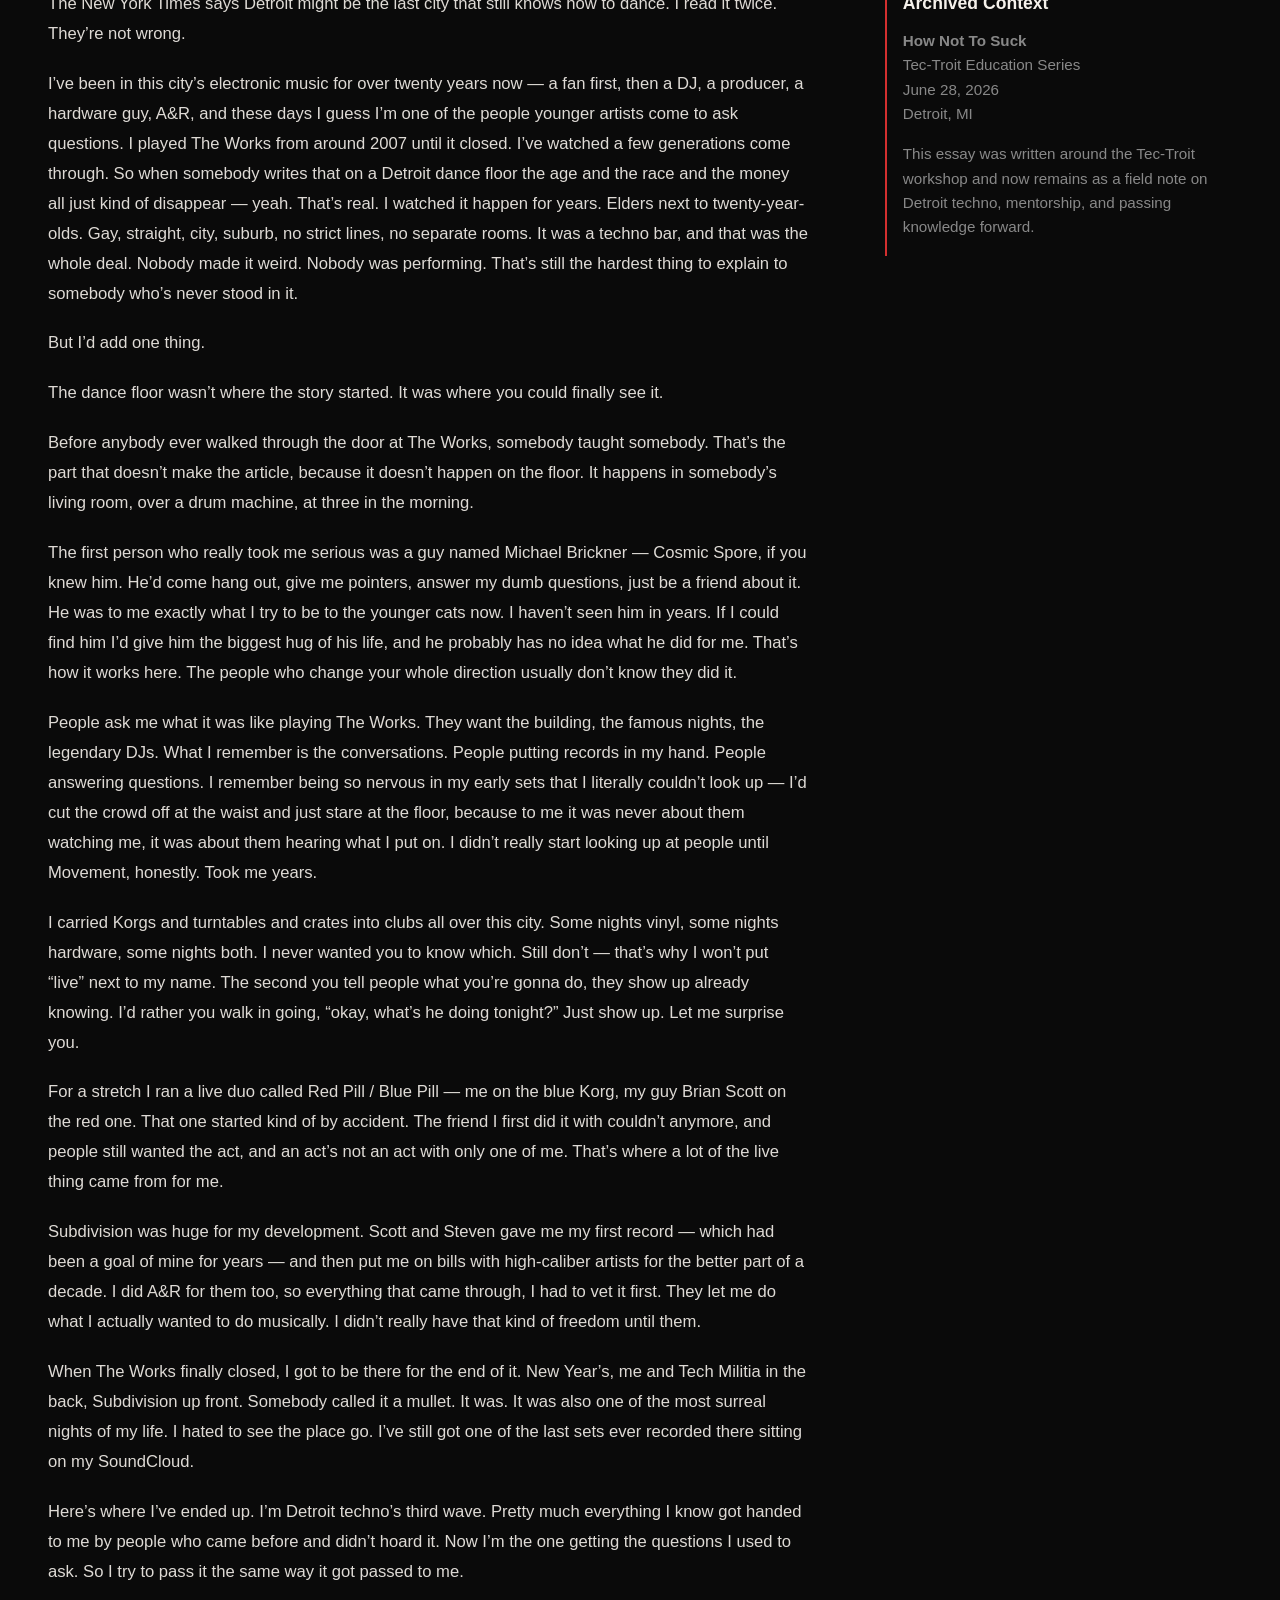
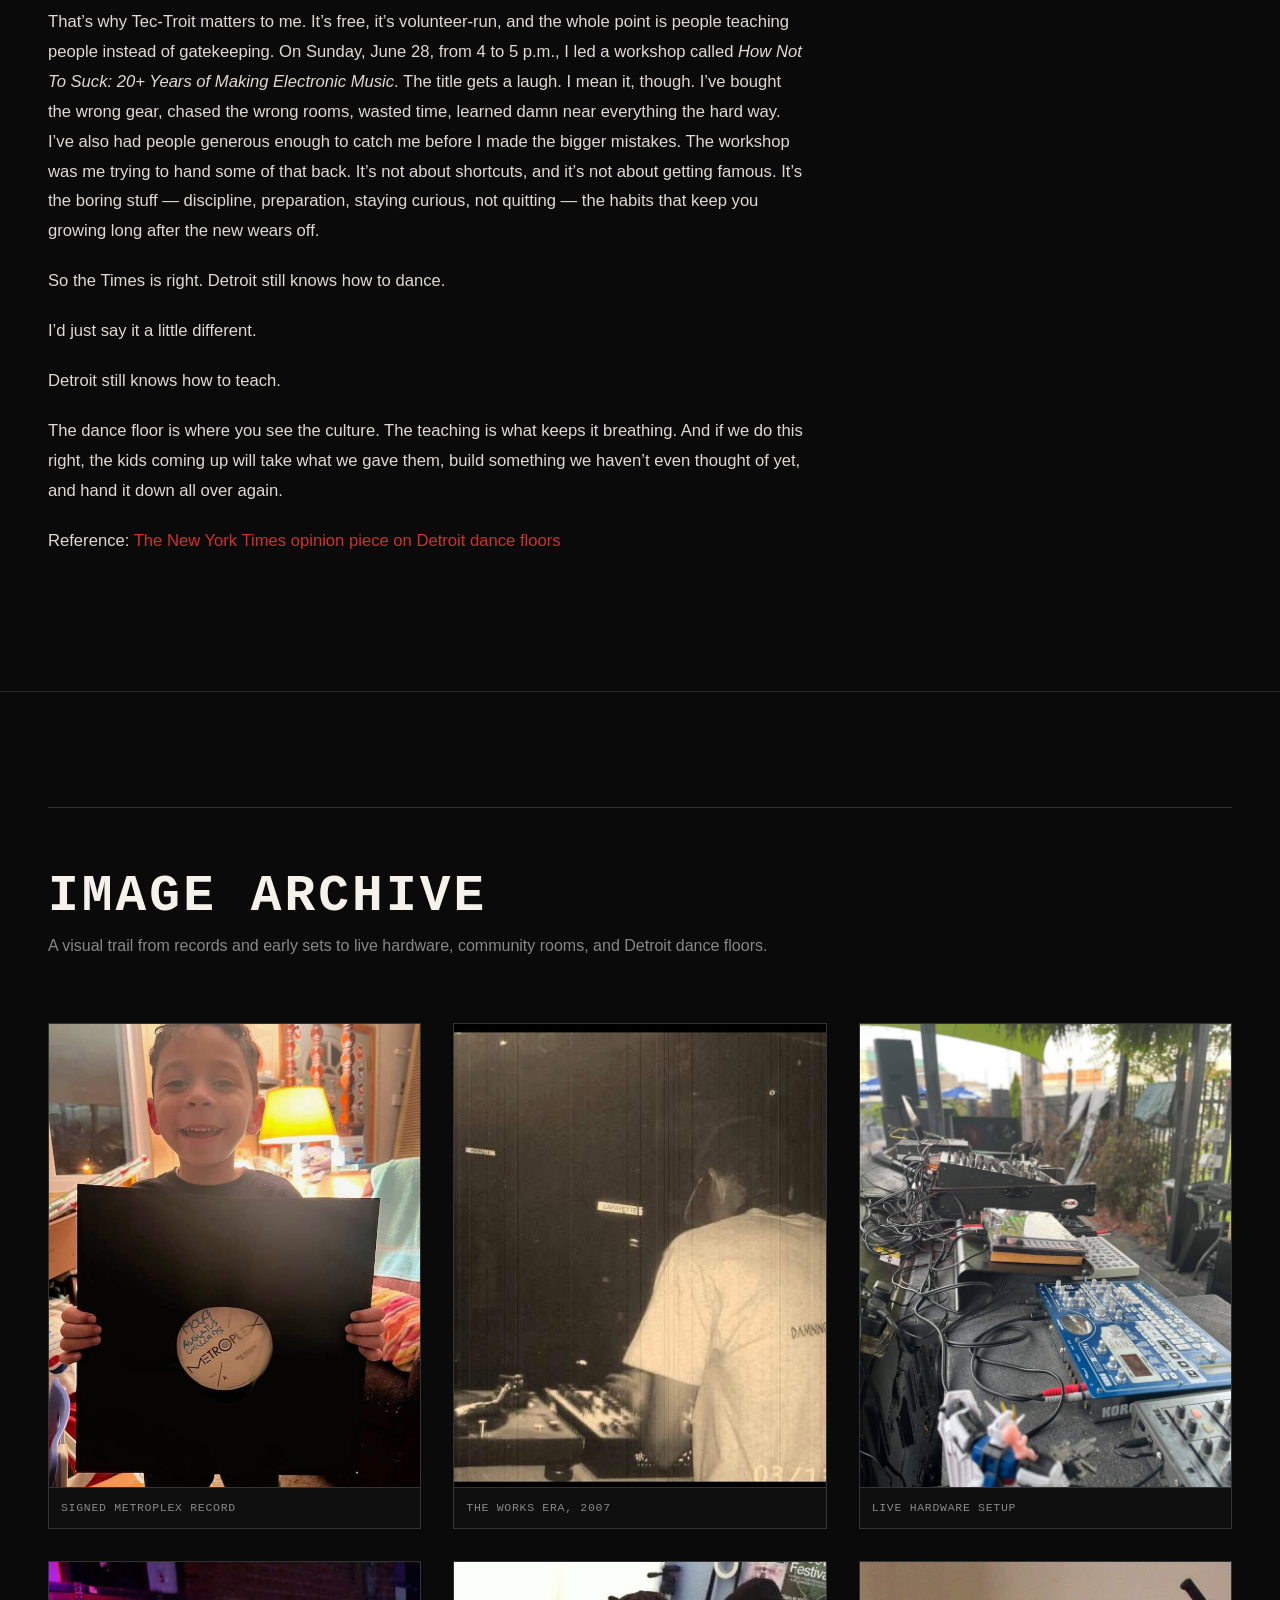
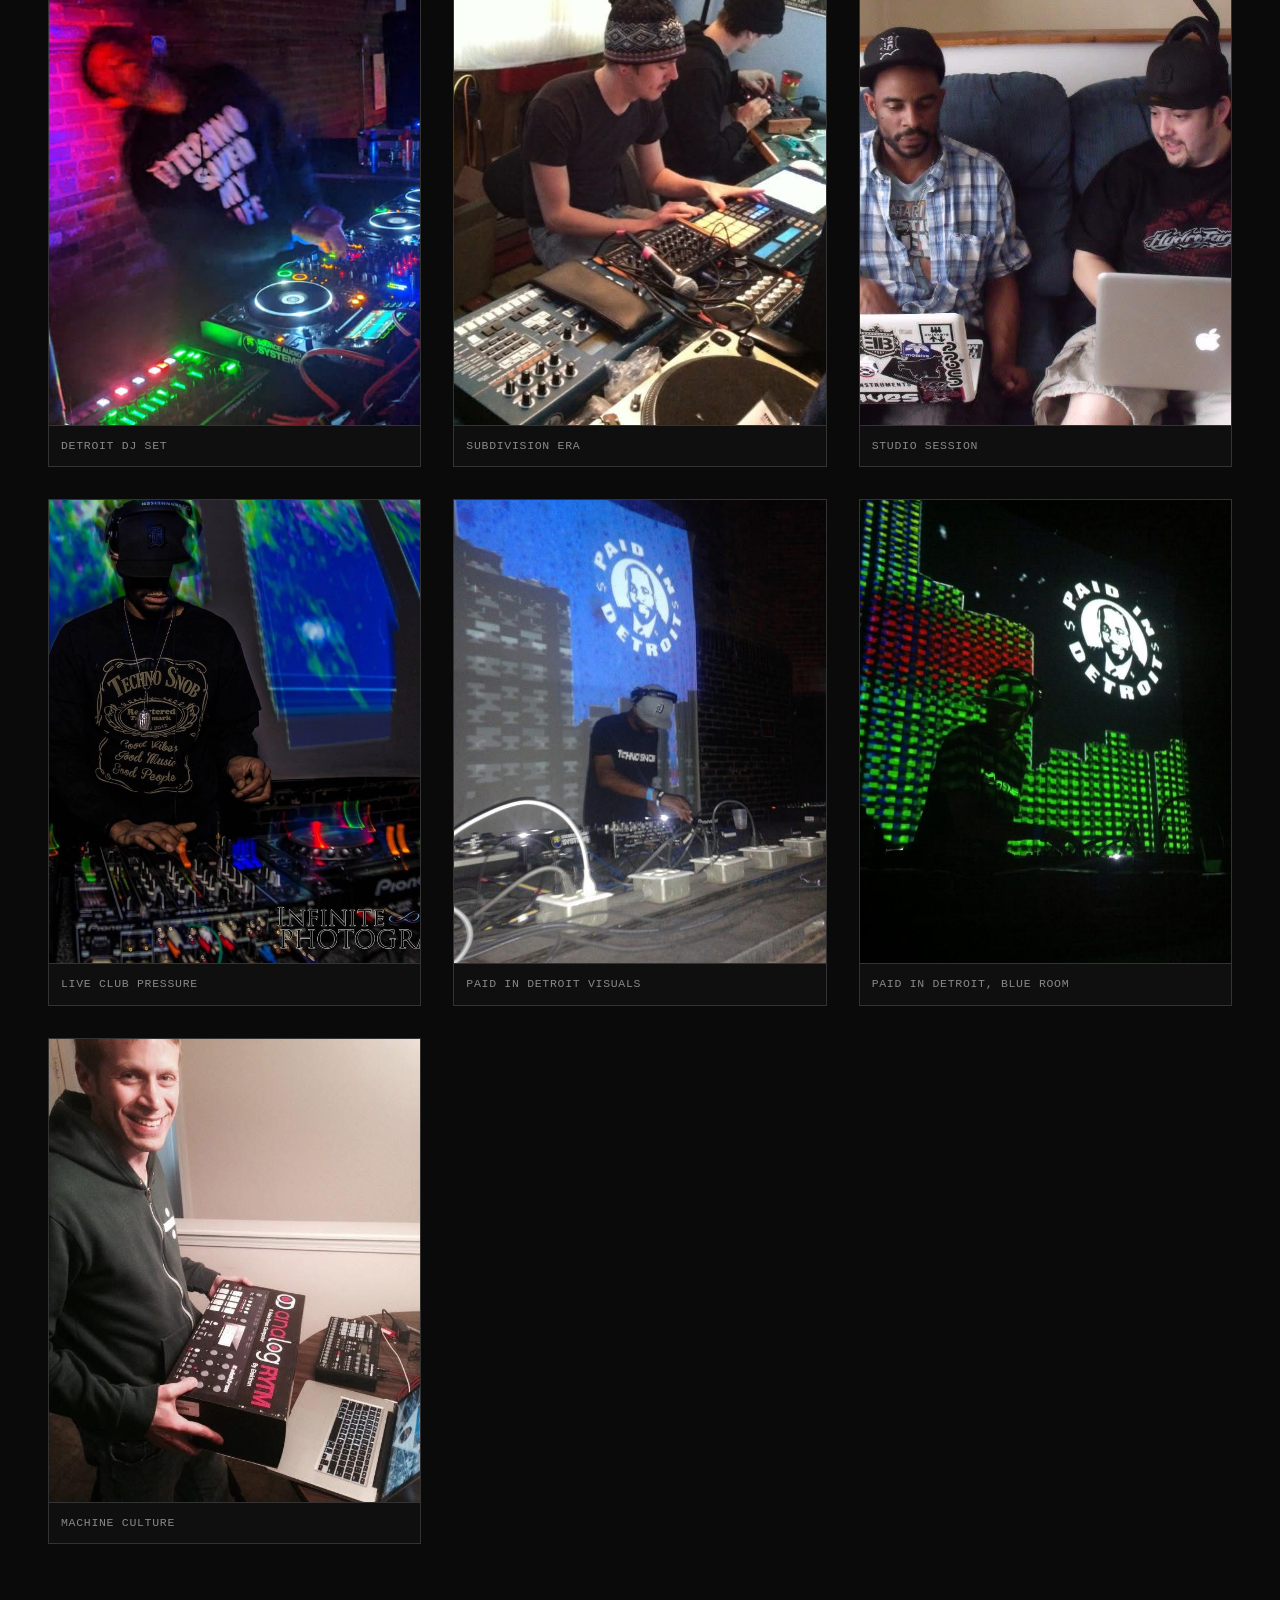
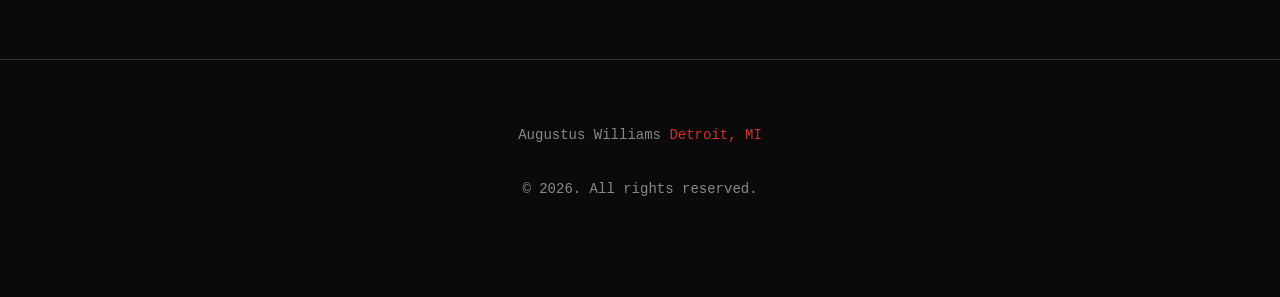
==== commit c9911157: "Archive workshop references and remove standalone workshop page" ====
--- a/field-notes-from-the-works-to-the-workshop.html
+++ b/field-notes-from-the-works-to-the-workshop.html
@@ -7,7 +7,7 @@
     <title>From The Works to the Workshop — Augustus Williams</title>
     <meta
         name="description"
-        content="Augustus Williams reflects on Detroit dance floors, The Works, mentorship, live hardware, and the Tec-Troit workshop How Not To Suck."
+        content="Augustus Williams reflects on Detroit dance floors, The Works, mentorship, live hardware, and Detroit techno knowledge being passed forward."
     />
 
     <link rel="stylesheet" href="styles.css" />
@@ -111,6 +111,7 @@
             color: var(--gray-light);
             line-height: 1.6;
             font-size: 0.95rem;
+            margin-bottom: 1rem;
         }
 
         .field-note-gallery {
@@ -279,7 +280,7 @@
                 </p>
 
                 <p>
-                    That’s why Tec-Troit matters to me. It’s free, it’s volunteer-run, and the whole point is people teaching people instead of gatekeeping. On Sunday, June 28, from 4 to 5 p.m., I’m leading a workshop called <i>How Not To Suck: 20+ Years of Making Electronic Music</i>. The title gets a laugh. I mean it, though. I’ve bought the wrong gear, chased the wrong rooms, wasted time, learned damn near everything the hard way. I’ve also had people generous enough to catch me before I made the bigger mistakes. The workshop is me trying to hand some of that back. It’s not about shortcuts, and it’s not about getting famous. It’s the boring stuff — discipline, preparation, staying curious, not quitting — the habits that keep you growing long after the new wears off.
+                    That’s why Tec-Troit matters to me. It’s free, it’s volunteer-run, and the whole point is people teaching people instead of gatekeeping. On Sunday, June 28, from 4 to 5 p.m., I led a workshop called <i>How Not To Suck: 20+ Years of Making Electronic Music</i>. The title gets a laugh. I mean it, though. I’ve bought the wrong gear, chased the wrong rooms, wasted time, learned damn near everything the hard way. I’ve also had people generous enough to catch me before I made the bigger mistakes. The workshop was me trying to hand some of that back. It’s not about shortcuts, and it’s not about getting famous. It’s the boring stuff — discipline, preparation, staying curious, not quitting — the habits that keep you growing long after the new wears off.
                 </p>
 
                 <p>
@@ -311,21 +312,17 @@
             </article>
 
             <aside class="field-note-aside">
-                <h2>Related Workshop</h2>
+                <h2>Archived Context</h2>
 
                 <p>
                     <b>How Not To Suck</b><br />
                     Tec-Troit Education Series<br />
-                    Sunday, June 28, 2026 · 4:00 PM<br />
-                    1751 Taylor St, Detroit
-                </p>
-
-                <p>
-                    <a
-                        href="field-notes-how-not-to-suck.html"
-                    >
-                        Read Workshop Note →
-                    </a>
+                    June 28, 2026<br />
+                    Detroit, MI
+                </p>
+
+                <p>
+                    This essay was written around the Tec-Troit workshop and now remains as a field note on Detroit techno, mentorship, and passing knowledge forward.
                 </p>
             </aside>
         </section>
